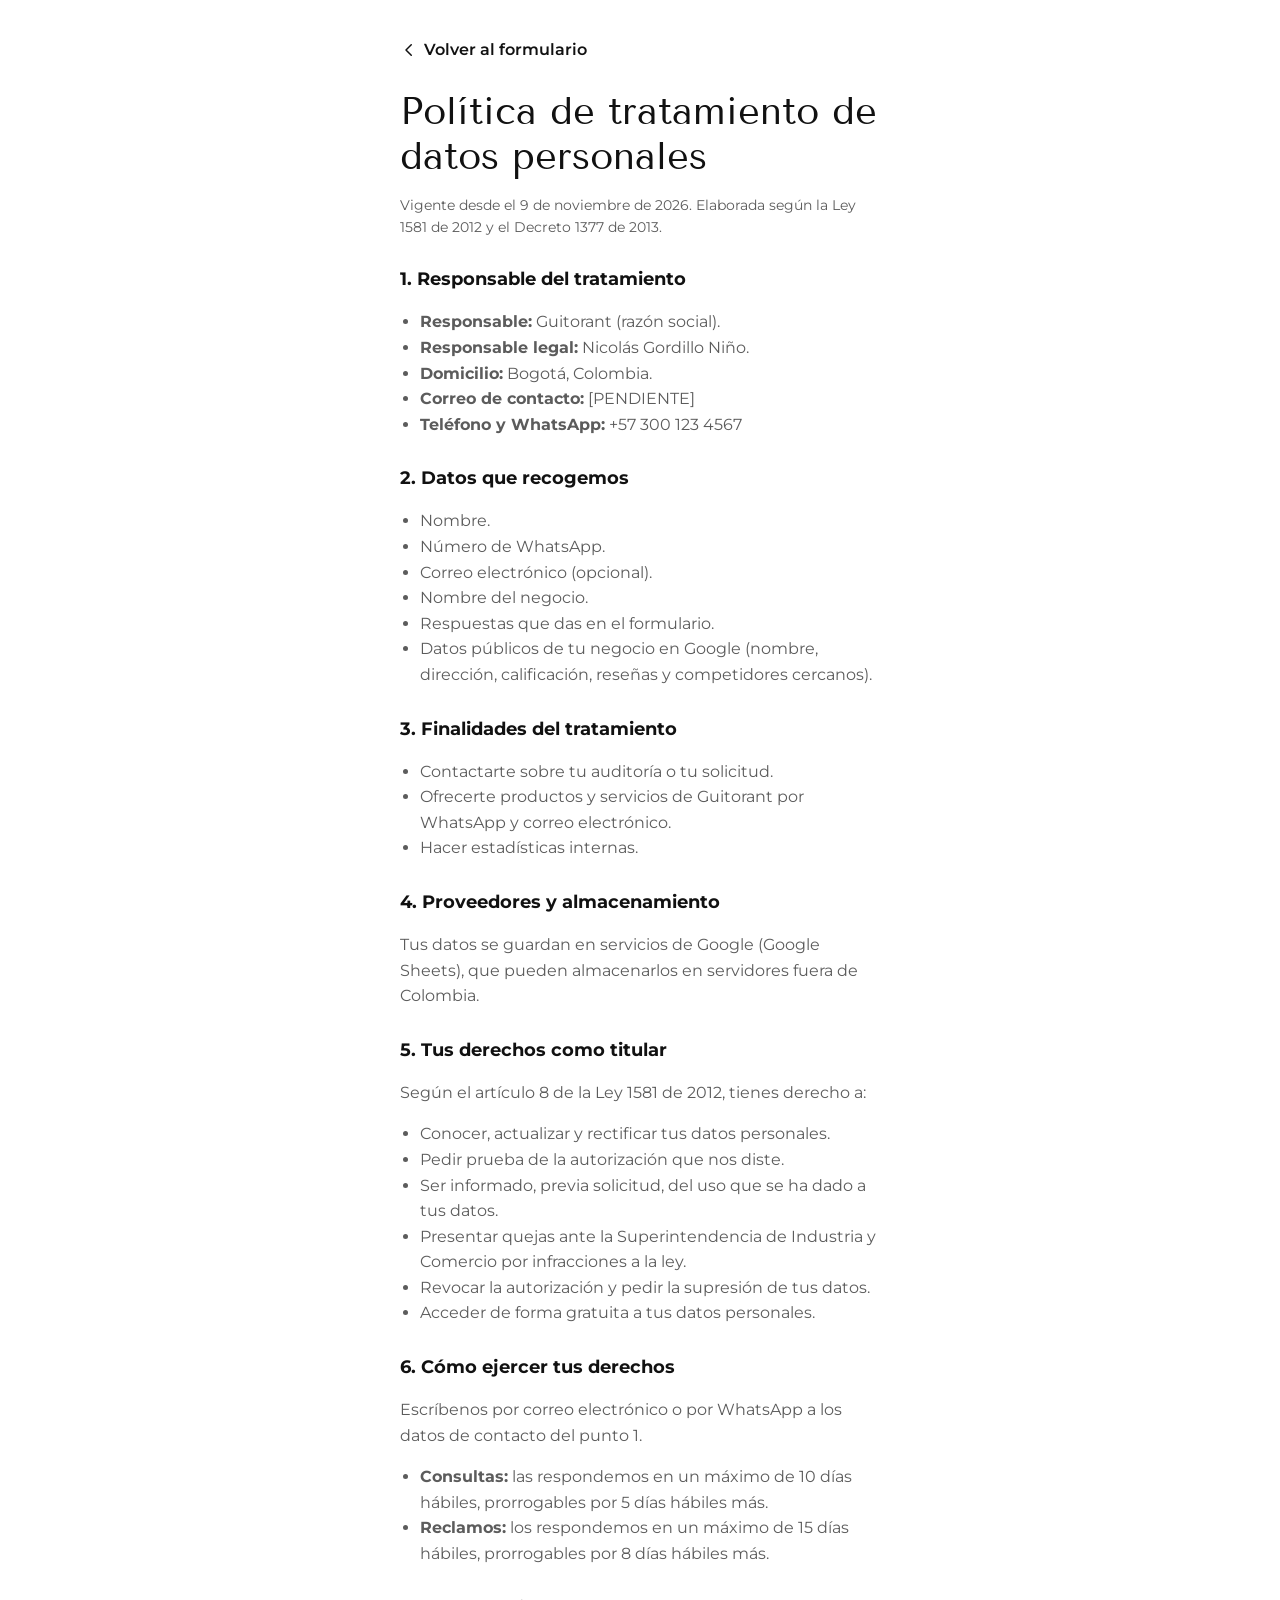
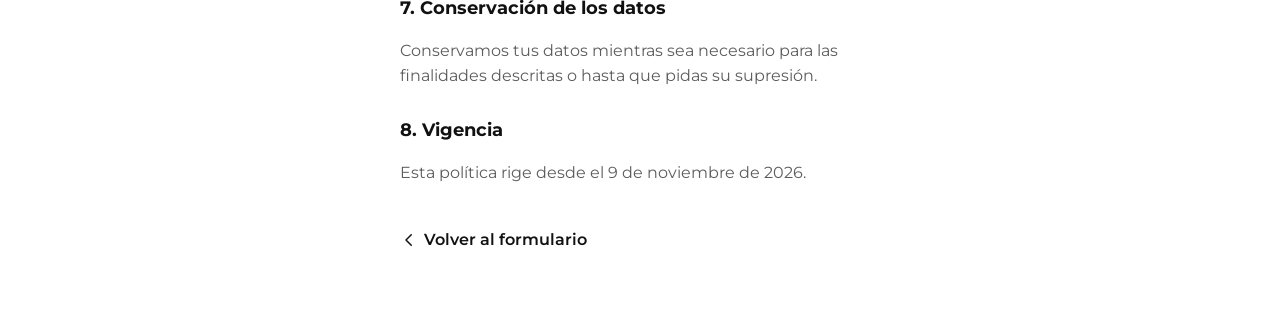
==== politica.html @ 8ba22cd5 "Cambios v2: diseño, textos y rutas - Diseño: contenido centrado, opciones simétricas con emoji, somb" ====
<!DOCTYPE html>
<html lang="es">
<head>
  <meta charset="utf-8">
  <meta name="viewport" content="width=device-width, initial-scale=1, viewport-fit=cover">
  <title>Política de tratamiento de datos | Guitorant</title>
  <meta name="description" content="Política de tratamiento de datos personales de Guitorant, según la Ley 1581 de 2012 y el Decreto 1377 de 2013.">
  <meta name="theme-color" content="#FFFFFF">
  <link rel="preconnect" href="https://fonts.googleapis.com">
  <link rel="preconnect" href="https://fonts.gstatic.com" crossorigin>
  <link href="https://fonts.googleapis.com/css2?family=Montserrat:wght@400;500;600;700&family=Tenor+Sans&display=swap" rel="stylesheet">
  <link rel="icon" href="data:image/svg+xml,%3Csvg xmlns='http://www.w3.org/2000/svg' viewBox='0 0 32 32'%3E%3Ccircle cx='16' cy='16' r='16' fill='%2315803D'/%3E%3Ctext x='16' y='23' font-size='20' text-anchor='middle' fill='white' font-family='Georgia,serif'%3EG%3C/text%3E%3C/svg%3E">
  <link rel="stylesheet" href="css/estilos.css">
</head>
<body>
  <main class="documento">
    <a class="volver" href="index.html">
      <svg viewBox="0 0 24 24" fill="none" stroke="currentColor" stroke-width="2" stroke-linecap="round" stroke-linejoin="round" aria-hidden="true"><path d="M15 5l-7 7 7 7"/></svg>
      Volver al formulario
    </a>

    <h1>Política de tratamiento de datos personales</h1>
    <p class="fecha">Vigente desde el 9 de noviembre de 2026. Elaborada según la Ley 1581 de 2012 y el Decreto 1377 de 2013.</p>

    <h2>1. Responsable del tratamiento</h2>
    <ul>
      <li><strong>Responsable:</strong> Guitorant (razón social).</li>
      <li><strong>Responsable legal:</strong> Nicolás Gordillo Niño.</li>
      <li><strong>Domicilio:</strong> Bogotá, Colombia.</li>
      <li><strong>Correo de contacto:</strong> <span data-dato="correo">[PENDIENTE]</span></li>
      <li><strong>Teléfono y WhatsApp:</strong> <span data-dato="telefono">+57 320 224 3791</span></li>
    </ul>

    <h2>2. Datos que recogemos</h2>
    <ul>
      <li>Nombre.</li>
      <li>Número de WhatsApp.</li>
      <li>Correo electrónico (opcional).</li>
      <li>Nombre del negocio.</li>
      <li>Respuestas que das en el formulario.</li>
      <li>Datos públicos de tu negocio en Google (nombre, dirección, calificación, reseñas y competidores cercanos).</li>
    </ul>

    <h2>3. Finalidades del tratamiento</h2>
    <ul>
      <li>Contactarte sobre tu auditoría o tu solicitud.</li>
      <li>Ofrecerte productos y servicios de Guitorant por WhatsApp y correo electrónico.</li>
      <li>Hacer estadísticas internas.</li>
    </ul>

    <h2>4. Proveedores y almacenamiento</h2>
    <p>Tus datos se guardan en servicios de Google (Google Sheets), que pueden almacenarlos en servidores fuera de Colombia.</p>

    <h2>5. Tus derechos como titular</h2>
    <p>Según el artículo 8 de la Ley 1581 de 2012, tienes derecho a:</p>
    <ul>
      <li>Conocer, actualizar y rectificar tus datos personales.</li>
      <li>Pedir prueba de la autorización que nos diste.</li>
      <li>Ser informado, previa solicitud, del uso que se ha dado a tus datos.</li>
      <li>Presentar quejas ante la Superintendencia de Industria y Comercio por infracciones a la ley.</li>
      <li>Revocar la autorización y pedir la supresión de tus datos.</li>
      <li>Acceder de forma gratuita a tus datos personales.</li>
    </ul>

    <h2>6. Cómo ejercer tus derechos</h2>
    <p>Escríbenos por correo electrónico o por WhatsApp a los datos de contacto del punto 1.</p>
    <ul>
      <li><strong>Consultas:</strong> las respondemos en un máximo de 10 días hábiles, prorrogables por 5 días hábiles más.</li>
      <li><strong>Reclamos:</strong> los respondemos en un máximo de 15 días hábiles, prorrogables por 8 días hábiles más.</li>
    </ul>

    <h2>7. Conservación de los datos</h2>
    <p>Conservamos tus datos mientras sea necesario para las finalidades descritas o hasta que pidas su supresión.</p>

    <h2>8. Vigencia</h2>
    <p>Esta política rige desde el 9 de noviembre de 2026.</p>

    <p style="margin-top:32px"><a class="volver" href="index.html">
      <svg viewBox="0 0 24 24" fill="none" stroke="currentColor" stroke-width="2" stroke-linecap="round" stroke-linejoin="round" aria-hidden="true"><path d="M15 5l-7 7 7 7"/></svg>
      Volver al formulario
    </a></p>
  </main>

  <!-- Los datos de contacto salen de js/config.js y js/datos.js para que no haya que editarlos en dos sitios -->
  <script src="js/config.js"></script>
  <script src="js/datos.js"></script>
  <script>
    (function () {
      try {
        var d = String(WHATSAPP_VENTAS).replace(/\D/g, "");
        if (/^57\d{10}$/.test(d)) {
          document.querySelector('[data-dato="telefono"]').textContent =
            "+57 " + d.slice(2, 5) + " " + d.slice(5, 8) + " " + d.slice(8);
        }
        document.querySelector('[data-dato="correo"]').textContent = CORREO_CONTACTO;
      } catch (e) { /* se queda el texto de respaldo */ }
    })();
  </script>
</body>
</html>
---- css/estilos.css ----
/* ============================================================
   ESTILOS — regla 60/30/10
   60% blanco · 30% negro · 10% verde (solo para avanzar, elegir o comprar)
   Cambia los colores aquí arriba y se actualiza toda la página.
   Sombras: suaves, solo en cajas y tarjetas.
   ============================================================ */
:root {
  /* 60% BLANCO */
  --blanco: #FFFFFF;
  --superficie: #F7F7F5;
  --borde: #E6E6E3;

  /* 30% NEGRO */
  --negro: #111111;
  --texto-2: #5C5C5C;

  /* 10% VERDE: solo acción y progreso */
  --verde: #15803D;
  --verde-oscuro: #116932;
  --verde-fondo: #ECFDF3;

  /* Funcionales (fuera de la regla) */
  --estrella: #FBBC04;
  --error: #B42318;
  --deshabilitado: #D4D4D4;
  --deshabilitado-texto: #8A8A8A;
  --placeholder: #767676;

  /* Sombras suaves */
  --sombra: 0 1px 2px rgba(17, 17, 17, 0.06), 0 4px 12px rgba(17, 17, 17, 0.06);
  --sombra-fuerte: 0 2px 4px rgba(17, 17, 17, 0.08), 0 8px 20px rgba(17, 17, 17, 0.10);

  --fuente-titulo: "Tenor Sans", Georgia, "Times New Roman", serif;
  --fuente-texto: "Montserrat", system-ui, -apple-system, "Segoe UI", Roboto, Arial, sans-serif;
  --fuente-emoji: "Apple Color Emoji", "Segoe UI Emoji", "Noto Color Emoji", sans-serif;
  --radio: 14px;
  --alto-boton: 52px;
  --ancho: 520px;
  --alto-cabecera: 56px;
  --alto-barra: 77px; /* alto del botón fijo: 12 + 52 + 12 + 1 de borde */
}

*, *::before, *::after { box-sizing: border-box; }
html { -webkit-text-size-adjust: 100%; }
body {
  margin: 0;
  background: var(--blanco);
  color: var(--negro);
  font-family: var(--fuente-texto);
  font-size: 16px;
  line-height: 1.5;
  -webkit-font-smoothing: antialiased;
}
button, input { font-family: inherit; font-size: 16px; color: inherit; }
button { cursor: pointer; }
[hidden] { display: none !important; }
:focus-visible { outline: 3px solid var(--negro); outline-offset: 2px; }

/* ---------- Cabecera fija: volver + progreso + porcentaje ---------- */
.cabecera {
  position: fixed; top: 0; left: 0; right: 0; z-index: 30;
  background: var(--blanco);
}
.cabecera__interior {
  max-width: var(--ancho); margin: 0 auto; height: var(--alto-cabecera);
  display: flex; align-items: center; gap: 6px; padding: 0 12px 0 8px;
}
.atras {
  width: 44px; height: 44px; flex: 0 0 auto; border: 0; background: transparent;
  display: flex; align-items: center; justify-content: center;
  border-radius: 50%; color: var(--negro);
}
.atras.oculto { visibility: hidden; }
.atras svg { width: 22px; height: 22px; }
.progreso {
  flex: 1; height: 6px; background: var(--borde); border-radius: 999px; overflow: hidden;
}
.progreso__relleno {
  height: 100%; width: 0; background: var(--verde); border-radius: 999px;
  transition: width 400ms ease;
}
.porcentaje {
  flex: 0 0 auto; min-width: 36px; text-align: right;
  font-size: 12px; font-weight: 600; color: var(--texto-2);
}
.hito {
  position: absolute; left: 50%; top: calc(100% - 4px);
  transform: translate(-50%, -6px); opacity: 0; pointer-events: none;
  background: var(--verde-fondo); color: var(--verde-oscuro); border: 1px solid var(--verde);
  border-radius: 999px; padding: 4px 14px; font-size: 13px; font-weight: 600; white-space: nowrap;
  transition: opacity 250ms ease, transform 250ms ease;
}
.hito.visible { opacity: 1; transform: translate(-50%, 0); }

/* ---------- Contenedor: contenido centrado entre cabecera y botón ---------- */
.app {
  max-width: var(--ancho); margin: 0 auto;
  min-height: 100vh; min-height: 100dvh;
  padding: calc(var(--alto-cabecera) + 16px) 20px 16px;
  display: flex; flex-direction: column;
}
body.con-cta .app { padding-bottom: calc(var(--alto-barra) + 16px + env(safe-area-inset-bottom, 0px)); }
.pantalla {
  width: 100%; margin: auto 0;
  animation: entrar 250ms ease both;
}
@keyframes entrar {
  from { opacity: 0; transform: translateY(8px); }
  to { opacity: 1; transform: none; }
}
@media (prefers-reduced-motion: reduce) {
  * { transition-duration: 0.01ms !important; transition-delay: 0s !important;
      animation-duration: 0.01ms !important; animation-delay: 0s !important; }
}

/* ---------- Tipografía ---------- */
h1, .titulo {
  font-family: var(--fuente-titulo);
  font-weight: 400;
  font-size: 29px;
  line-height: 1.2;
  margin: 0 0 14px;
  color: var(--negro);
  overflow-wrap: anywhere;
}
@media (min-width: 768px) {
  h1, .titulo { font-size: 38px; line-height: 1.18; }
}
.titulo--centro { text-align: center; }
.texto { color: var(--texto-2); margin: 0 0 20px; font-size: 16px; line-height: 1.55; overflow-wrap: anywhere; }
.texto--fuerte { color: var(--negro); font-weight: 600; }
.pequeno { font-size: 14px; color: var(--texto-2); }
.etiqueta {
  display: inline-block; font-size: 13px; font-weight: 600; letter-spacing: 0.08em;
  color: var(--texto-2); margin-bottom: 14px;
}
.pastilla {
  display: inline-flex; align-items: center; gap: 8px;
  background: var(--superficie); border: 1px solid var(--borde);
  border-radius: 999px; padding: 6px 14px; font-size: 14px; font-weight: 500;
  margin-bottom: 18px; color: var(--negro);
}

/* ---------- Personaje guía ---------- */
.guia {
  width: 120px; height: 120px; border-radius: 50%;
  background: var(--verde); color: var(--blanco);
  display: flex; align-items: center; justify-content: center;
  font-family: var(--fuente-titulo); font-size: 60px; line-height: 1;
  overflow: hidden; flex: 0 0 auto;
}
.guia img { width: 100%; height: 100%; object-fit: cover; display: block; }
.guia--chica { width: 44px; height: 44px; font-size: 22px; }
.bienvenida { text-align: center; }
.bienvenida .guia { margin: 0 auto 28px; }
.bienvenida .texto { margin-bottom: 14px; }
.bienvenida .pequeno { margin: 0; }

/* ---------- Botón principal fijo abajo ---------- */
.barra-cta {
  position: fixed; left: 0; right: 0; bottom: 0; z-index: 20;
  background: var(--blanco); border-top: 1px solid var(--borde);
  padding: 12px 20px calc(12px + env(safe-area-inset-bottom, 0px));
}
.barra-cta__interior { max-width: var(--ancho); margin: 0 auto; }
.boton {
  display: flex; align-items: center; justify-content: center; text-align: center;
  width: 100%; min-height: var(--alto-boton); padding: 12px 20px;
  border: 0; border-radius: var(--radio);
  background: var(--verde); color: var(--blanco);
  font-weight: 600; font-size: 16px; line-height: 1.3;
  text-decoration: none; transition: background 150ms ease;
}
.boton:hover, .boton:active { background: var(--verde-oscuro); }
.boton:disabled, .boton[aria-disabled="true"] {
  background: var(--deshabilitado); color: var(--deshabilitado-texto); cursor: not-allowed;
}
.boton__flecha { width: 20px; height: 20px; flex: 0 0 auto; margin-left: 8px; transition: transform 150ms ease; }
@media (hover: hover) {
  .boton:hover:not(:disabled) .boton__flecha { transform: translateX(3px); }
}
.enlace {
  background: none; border: 0; padding: 12px 0; color: var(--texto-2);
  text-decoration: underline; font-size: 15px; text-align: left;
  min-height: 44px;
}
.enlace:hover { color: var(--negro); }

/* ---------- Opciones de respuesta ---------- */
.opciones { display: grid; gap: 12px; margin-top: 24px; grid-auto-rows: 1fr; }
.opciones--cuadricula { grid-template-columns: 1fr 1fr; }
.opcion {
  position: relative; width: 100%;
  background: var(--blanco); border: 1.5px solid var(--negro); border-radius: 16px;
  box-shadow: var(--sombra);
  padding: 14px 16px; min-height: 64px;
  display: flex; align-items: center; gap: 14px; text-align: left;
  font-weight: 600; font-size: 16px; line-height: 1.3; color: var(--negro);
  transition: transform 150ms ease, box-shadow 150ms ease, opacity 250ms ease,
    background 150ms ease, border-color 150ms ease, color 150ms ease;
}
.opciones--cuadricula .opcion {
  min-height: 104px; flex-direction: column; justify-content: center; text-align: center; gap: 8px;
}
.opcion__emoji { font-family: var(--fuente-emoji); font-size: 26px; line-height: 1; flex: 0 0 auto; }
.opciones--cuadricula .opcion__emoji { font-size: 32px; }
.opcion__cuerpo { display: flex; flex-direction: column; gap: 2px; min-width: 0; overflow-wrap: anywhere; }
.opcion__nota { font-size: 13px; font-weight: 500; color: var(--texto-2); transition: color 150ms ease; }
@media (hover: hover) {
  .opcion:hover { transform: translateY(-2px); box-shadow: var(--sombra-fuerte); }
}
.opcion:active { transform: scale(0.97); }
.opcion[aria-pressed="true"] { border-color: var(--verde); background: var(--verde-fondo); color: var(--verde); }
.opcion[aria-pressed="true"] .opcion__nota { color: var(--verde); }
.opcion__check {
  position: absolute; top: 8px; right: 8px; width: 20px; height: 20px; border-radius: 50%;
  background: var(--verde); color: var(--blanco);
  display: flex; align-items: center; justify-content: center;
  opacity: 0; transform: scale(0.5); transition: opacity 150ms ease, transform 200ms ease;
}
.opcion__check svg { width: 13px; height: 13px; }
.opcion[aria-pressed="true"] .opcion__check { opacity: 1; transform: none; }
.opciones.hay-elegida .opcion[aria-pressed="false"] { opacity: 0.5; }
.opcion.pulso { animation: encoger 250ms ease; }
@keyframes encoger { 0% { transform: scale(1); } 40% { transform: scale(0.96); } 100% { transform: scale(1); } }
.opciones.bloqueadas .opcion { pointer-events: none; }

/* ---------- Reacción del personaje ---------- */
.reaccion-zona { margin-top: 20px; min-height: 96px; }
.reaccion {
  display: flex; align-items: flex-start; gap: 12px; cursor: pointer;
  animation: entrar 250ms ease both;
}
.reaccion__cuerpo { flex: 1; min-width: 0; }
.reaccion__burbuja {
  background: var(--superficie); border: 1px solid var(--borde); box-shadow: var(--sombra);
  border-radius: 4px 16px 16px 16px; padding: 12px 16px; font-size: 16px;
  color: var(--negro); line-height: 1.45; min-height: 46px;
  display: flex; align-items: center;
}
.reaccion__burbuja.con-texto { animation: aparecer 200ms ease both; }
@keyframes aparecer { from { opacity: 0; } to { opacity: 1; } }
.reaccion__tiempo { height: 3px; background: var(--borde); border-radius: 2px; margin-top: 8px; overflow: hidden; }
.reaccion__tiempo i { display: block; height: 100%; width: 0; background: var(--verde); transition: width linear; }
.reaccion__tiempo i.lleno { width: 100%; }
.escribiendo { display: inline-flex; gap: 5px; align-items: center; height: 20px; }
.escribiendo i {
  width: 7px; height: 7px; border-radius: 50%; background: var(--texto-2); display: block;
  animation: punto 300ms ease both;
}
.escribiendo i:nth-child(2) { animation-delay: 150ms; }
.escribiendo i:nth-child(3) { animation-delay: 300ms; }
@keyframes punto { 0% { opacity: 0.2; transform: translateY(0); } 50% { opacity: 1; transform: translateY(-3px); } 100% { opacity: 0.7; transform: none; } }

/* ---------- Campos ---------- */
.campo { margin-bottom: 18px; }
.campo label { display: block; font-weight: 600; font-size: 15px; margin-bottom: 6px; }
.entrada {
  width: 100%; min-height: 52px; padding: 12px 16px;
  border: 1.5px solid var(--negro); border-radius: var(--radio);
  background: var(--blanco); color: var(--negro);
}
.entrada::placeholder { color: var(--placeholder); }
.entrada:focus { outline: 3px solid var(--negro); outline-offset: 1px; }
.entrada[aria-invalid="true"] { border-color: var(--error); }
.error-campo { color: var(--error); font-size: 14px; margin: 6px 0 0; }
.entrada-moneda { position: relative; }
.entrada-moneda .entrada { padding-right: 64px; }
.entrada-moneda span {
  position: absolute; right: 16px; top: 50%; transform: translateY(-50%);
  font-weight: 600; color: var(--texto-2); font-size: 15px;
}

/* ---------- Búsqueda ---------- */
.buscador { position: relative; margin-top: 8px; }
.buscador__lupa { position: absolute; left: 16px; top: 15px; width: 22px; height: 22px; color: var(--negro); pointer-events: none; }
.buscador .entrada { padding-left: 48px; }
.sugerencias {
  list-style: none; margin: 8px 0 0; padding: 0;
  border: 1px solid var(--borde); border-radius: var(--radio); background: var(--blanco);
  overflow: hidden; box-shadow: var(--sombra);
}
.sugerencia { border-bottom: 1px solid var(--borde); }
.sugerencia:last-child { border-bottom: 0; }
.sugerencia button {
  display: block; width: 100%; text-align: left; background: var(--blanco);
  border: 0; padding: 12px 16px; min-height: 56px;
}
.sugerencia button:hover, .sugerencia[aria-selected="true"] button { background: var(--superficie); }
.sugerencia__nombre { display: block; font-weight: 600; font-size: 16px; color: var(--negro); overflow-wrap: anywhere; }
.sugerencia__direccion { display: block; font-size: 14px; color: var(--texto-2); overflow-wrap: anywhere; }
.sugerencias__vacio { padding: 14px 16px; color: var(--texto-2); font-size: 15px; }
.ayuda { color: var(--texto-2); font-size: 14px; margin: 12px 0 0; }

/* ---------- Tarjeta genérica ---------- */
.tarjeta {
  background: var(--superficie); border: 1px solid var(--borde);
  border-radius: var(--radio); padding: 16px; box-shadow: var(--sombra);
}
.tarjeta--blanca { background: var(--blanco); }

/* ---------- P2: dos fichas de ejemplo ---------- */
.ejemplo { margin: 4px 0 6px; }
.ejemplo__etiqueta {
  display: inline-block; font-size: 12px; font-weight: 700; letter-spacing: 0.06em; text-transform: uppercase;
  color: var(--texto-2); border: 1px solid var(--borde); border-radius: 999px; padding: 2px 10px; margin-bottom: 10px;
}
.fichas { display: grid; grid-template-columns: 1fr 1fr; gap: 12px; }
.ficha-mini {
  position: relative; background: var(--blanco); border: 1.5px solid var(--borde); border-radius: 16px;
  box-shadow: var(--sombra); padding: 16px 14px; text-align: center;
  animation: entrar 350ms ease both;
  transition: border-color 250ms ease, box-shadow 250ms ease;
}
.ficha-mini:nth-child(2) { animation-delay: 120ms; }
.ficha-mini__nombre { font-weight: 700; font-size: 15px; margin: 0 0 6px; }
.ficha-mini__nota { display: flex; align-items: center; justify-content: center; gap: 6px; font-weight: 700; font-size: 18px; margin: 0; }
.ficha-mini__nota .est { margin-left: 0; }
.ficha-mini__resenas { font-size: 14px; color: var(--texto-2); margin: 4px 0 0; }
.ficha-mini--elegida { border-color: var(--verde); box-shadow: var(--sombra-fuerte); }
.ficha-mini__check {
  position: absolute; top: 8px; right: 8px; width: 22px; height: 22px; border-radius: 50%;
  background: var(--verde); color: var(--blanco); display: flex; align-items: center; justify-content: center;
  opacity: 0; transform: scale(0.5); transition: opacity 200ms ease, transform 250ms ease;
}
.ficha-mini__check svg { width: 14px; height: 14px; }
.ficha-mini--elegida .ficha-mini__check { opacity: 1; transform: none; }
.pregunta-ejemplo { text-align: center; font-weight: 600; font-size: 17px; margin: 16px 0 0; }

/* ---------- Negocio (¿Eres tú?) ---------- */
.negocio {
  display: flex; gap: 14px; align-items: center;
  background: var(--blanco); border: 1.5px solid var(--negro); border-radius: 16px; padding: 14px;
  box-shadow: var(--sombra);
}
.negocio__foto {
  width: 72px; height: 72px; flex: 0 0 auto; border-radius: 12px; overflow: hidden;
  background: var(--superficie); border: 1px solid var(--borde);
  display: flex; align-items: center; justify-content: center;
  font-family: var(--fuente-titulo); font-size: 30px; color: var(--negro);
}
.negocio__foto img { width: 100%; height: 100%; object-fit: cover; display: block; }
.negocio__datos { min-width: 0; }
.negocio__nombre { font-weight: 700; font-size: 18px; line-height: 1.25; margin: 0 0 2px; overflow-wrap: anywhere; }
.negocio__direccion { color: var(--texto-2); font-size: 14px; margin: 0 0 4px; overflow-wrap: anywhere; }

/* ---------- Estrellas (se llenan una por una) ---------- */
.est { display: inline-flex; line-height: 0; vertical-align: middle; }
.est__e { position: relative; display: inline-block; width: 16px; height: 16px; }
.est--grande .est__e { width: 20px; height: 20px; }
.est__e > svg { width: 100%; height: 100%; display: block; }
.est__sobre {
  position: absolute; left: 0; top: 0; height: 100%; width: 0; overflow: hidden;
  transition: width 260ms ease calc(var(--i, 0) * 110ms);
}
.est__sobre svg { width: 16px; height: 16px; display: block; max-width: none; }
.est--grande .est__sobre svg { width: 20px; height: 20px; }
.est--on .est__sobre { width: var(--w, 0%); }
.calif { display: inline-flex; align-items: center; gap: 6px; flex-wrap: wrap; font-size: 14px; color: var(--texto-2); }
.calif strong { color: var(--negro); font-size: 15px; }

/* ---------- Ficha tipo Google Maps (Tu perfil) ---------- */
.ficha { background: var(--blanco); border: 1px solid var(--borde); border-radius: 20px; overflow: hidden; box-shadow: var(--sombra); }
.ficha__foto {
  height: 200px; background: var(--superficie); position: relative;
  display: flex; align-items: center; justify-content: center;
  font-family: var(--fuente-titulo); font-size: 64px; color: var(--negro);
}
.ficha__foto img { width: 100%; height: 100%; object-fit: cover; display: block; }
.ficha__buscador {
  position: absolute; top: 12px; left: 12px; right: 12px; background: var(--blanco);
  border-radius: 999px; padding: 8px 16px; font-family: var(--fuente-texto); font-size: 14px;
  color: var(--negro); white-space: nowrap; overflow: hidden; text-overflow: ellipsis;
  border: 1px solid var(--borde);
}
.ficha__cuerpo { padding: 16px 18px 18px; }
.ficha__nombre { font-family: var(--fuente-texto); font-size: 22px; font-weight: 500; margin: 0 0 6px; line-height: 1.25; overflow-wrap: anywhere; }
.ficha__linea { color: var(--texto-2); font-size: 14px; margin: 6px 0 0; }

/* ---------- Reseñas ---------- */
.resenas { display: grid; gap: 12px; margin-top: 8px; }
.subtitulo { font-weight: 700; font-size: 17px; margin: 22px 0 8px; }
.resena { background: var(--blanco); border: 1px solid var(--borde); border-radius: var(--radio); padding: 14px 16px; box-shadow: var(--sombra); }
.resena__meta { font-size: 14px; color: var(--texto-2); margin: 6px 0; }
.resena__texto {
  margin: 0; color: var(--texto-2); font-size: 15px; line-height: 1.5;
  display: -webkit-box; -webkit-line-clamp: 4; line-clamp: 4; -webkit-box-orient: vertical; overflow: hidden;
  overflow-wrap: anywhere;
}
.etiqueta-negativa {
  display: inline-block; color: var(--error); border: 1px solid var(--error); border-radius: 999px;
  font-size: 12px; font-weight: 700; padding: 2px 10px; margin-bottom: 10px;
}
.comparacion { margin-top: 20px; font-weight: 600; font-size: 17px; }
.cifras { display: grid; grid-template-columns: 1fr 1fr; gap: 12px; margin: 6px 0 4px; }
.cifra {
  background: var(--blanco); border: 1.5px solid var(--borde); border-radius: 16px; box-shadow: var(--sombra);
  padding: 16px 12px; text-align: center;
}
.cifra--yo { border-color: var(--negro); }
.cifra__numero { font-family: var(--fuente-titulo); font-size: 34px; line-height: 1.1; margin: 0; }
.cifra__nombre { font-size: 14px; color: var(--texto-2); margin: 6px 0 0; }
.fecha-ultima { text-align: center; }
.fecha-ultima__etiqueta { font-size: 13px; font-weight: 600; letter-spacing: 0.06em; text-transform: uppercase; color: var(--texto-2); margin: 0 0 4px; }
.fecha-ultima__valor { font-family: var(--fuente-titulo); font-size: 26px; margin: 0; }

/* ---------- Análisis ---------- */
.lista-pasos { list-style: none; padding: 0; margin: 28px 0 0; display: grid; gap: 18px; }
.lista-pasos li { display: flex; align-items: center; gap: 14px; font-size: 17px; color: var(--texto-2); transition: color 200ms ease; }
.lista-pasos li.listo { color: var(--negro); font-weight: 600; }
.lista-pasos .marca {
  width: 28px; height: 28px; flex: 0 0 auto; border-radius: 50%;
  border: 1.5px solid var(--borde); display: flex; align-items: center; justify-content: center;
}
.lista-pasos li.listo .marca { background: var(--verde); border-color: var(--verde); color: var(--blanco); }
.lista-pasos .marca svg { width: 16px; height: 16px; opacity: 0; }
.lista-pasos li.listo .marca svg { opacity: 1; }

/* ---------- Ranking ---------- */
.buscador-falso {
  display: flex; align-items: center; gap: 10px; padding: 14px 16px; font-weight: 600;
  border-bottom: 1px solid var(--borde); font-size: 16px; overflow-wrap: anywhere;
}
.buscador-falso svg { width: 20px; height: 20px; flex: 0 0 auto; }
.ranking { background: var(--blanco); border: 1px solid var(--borde); border-radius: 18px; overflow: hidden; box-shadow: var(--sombra); }
.fila {
  display: flex; gap: 12px; padding: 14px 16px; border-bottom: 1px solid var(--borde); align-items: flex-start;
  animation: entrar 300ms ease both; animation-delay: calc(var(--n, 0) * 80ms);
}
.fila:last-child { border-bottom: 0; }
.fila__puesto {
  min-width: 32px; height: 32px; padding: 0 6px; flex: 0 0 auto; border-radius: 999px; background: var(--superficie);
  border: 1px solid var(--borde);
  display: flex; align-items: center; justify-content: center; font-weight: 700; font-size: 14px;
}
.fila__datos { min-width: 0; }
.fila__nombre { font-weight: 600; font-size: 16px; margin: 0; overflow-wrap: anywhere; }
.fila__ritmo { font-size: 13px; color: var(--texto-2); margin: 2px 0 0; }
.fila--yo { background: var(--verde-fondo); border: 1.5px solid var(--verde); border-radius: 12px; margin: 6px;
  animation: entrar 300ms ease both, pulso 600ms ease both;
  animation-delay: calc(var(--n, 0) * 80ms), calc(var(--n, 0) * 80ms + 450ms);
}
@keyframes pulso { 0% { transform: scale(1); } 40% { transform: scale(1.03); } 100% { transform: scale(1); } }
.fila--yo:last-child { border-bottom: 1.5px solid var(--verde); }
.fila--yo .fila__puesto { background: var(--verde); border-color: var(--verde); color: var(--blanco); }
.tag-tu {
  display: inline-block; margin-left: 8px; font-size: 12px; font-weight: 700; letter-spacing: 0.06em;
  color: var(--verde); vertical-align: middle;
}
.resumen-puesto { font-weight: 700; font-size: 18px; margin: 20px 0 8px; }

/* ---------- Barras (Por qué ellos) ---------- */
.barra-bloque { margin: 26px 0; }
.barra-bloque__cabecera { font-size: 15px; color: var(--texto-2); margin-bottom: 8px; display: flex; justify-content: space-between; gap: 10px; }
.barra-pista { height: 22px; background: var(--superficie); border: 1px solid var(--borde); border-radius: 999px; overflow: hidden; }
.barra-relleno { height: 100%; width: 0; border-radius: 999px; transition: width 900ms cubic-bezier(.2,.7,.2,1); }
.barra-relleno--rival { background: var(--negro); }
.barra-relleno--yo { background: var(--texto-2); }

/* ---------- Gráfica (Ritmo con la tarjeta) ---------- */
.grafica { width: 100%; height: auto; display: block; margin: 8px 0; }
.etiqueta-estimacion {
  display: inline-block; font-size: 12px; font-weight: 700; letter-spacing: 0.06em; text-transform: uppercase;
  border: 1px solid var(--negro); border-radius: 999px; padding: 3px 10px; margin-bottom: 14px; color: var(--negro);
}
.leyenda { display: flex; flex-wrap: wrap; gap: 8px 18px; font-size: 14px; color: var(--texto-2); margin: 10px 0 16px; }
.leyenda span { display: inline-flex; align-items: center; gap: 8px; }
.leyenda i { display: inline-block; width: 26px; height: 0; border-top: 3px solid; }
.resumen-90 { font-weight: 700; font-size: 17px; margin: 8px 0; }
.mejora { font-weight: 600; color: var(--negro); margin: 6px 0 0; }
.g-actual { stroke: var(--placeholder); stroke-width: 3; }
.g-rival { stroke: var(--negro); stroke-width: 2.5; }
.g-tarjeta { stroke: var(--verde); stroke-width: 5; stroke-dasharray: var(--largo); stroke-dashoffset: var(--largo); animation: dibujar 1100ms 150ms ease forwards; }
@keyframes dibujar { to { stroke-dashoffset: 0; } }
@media (prefers-reduced-motion: reduce) { .g-tarjeta { stroke-dashoffset: 0; animation: none; } }

/* ---------- Tarjeta Toque Pro (foto) ---------- */
.tarjeta-foto { display: flex; justify-content: center; margin: 4px 0 20px; }
.foto-tarjeta {
  display: block; height: min(46vh, 430px); width: auto; max-width: 100%;
  border-radius: 20px; background: var(--negro); box-shadow: var(--sombra-fuerte);
  animation: acercar 500ms ease both;
}
@keyframes acercar { from { opacity: 0; transform: scale(0.96); } to { opacity: 1; transform: none; } }

/* ---------- Tarjeta genérica dibujada (Móvil y Dúo, sin nombre del negocio) ---------- */
.nfc {
  position: relative; background: var(--negro); color: var(--blanco);
  border-radius: 12px; aspect-ratio: 1.586; height: 92px; padding: 9px;
  display: flex; flex-direction: column; justify-content: space-between; overflow: hidden;
  border: 1px solid #333;
}
.nfc__titulo { font-family: var(--fuente-titulo); font-size: 13px; line-height: 1.15; }
.nfc__pie { display: flex; align-items: center; gap: 6px; font-size: 10px; font-weight: 500; }
.nfc__ondas { width: 22px; height: 22px; color: var(--blanco); flex: 0 0 auto; }

/* ---------- Pasos (Cómo funciona) ---------- */
.pasos { list-style: none; padding: 0; margin: 24px 0 0; display: grid; gap: 14px; }
.paso { display: flex; gap: 16px; align-items: flex-start; background: var(--superficie); border: 1px solid var(--borde); border-radius: var(--radio); padding: 16px; box-shadow: var(--sombra); }
.paso__num {
  width: 36px; height: 36px; flex: 0 0 auto; border-radius: 50%; background: var(--negro); color: var(--blanco);
  display: flex; align-items: center; justify-content: center; font-family: var(--fuente-titulo); font-size: 18px;
}
.paso p { margin: 4px 0 0; font-size: 16px; }

/* ---------- Contacto ---------- */
.casilla { display: flex; gap: 12px; align-items: flex-start; margin: 4px 0 14px; }
.casilla input { width: 24px; height: 24px; margin: 2px 0 0; flex: 0 0 auto; accent-color: var(--negro); }
.casilla label { font-size: 14px; line-height: 1.5; color: var(--texto-2); }
.casilla a { color: var(--negro); }

/* ---------- Precios y plan ---------- */
.franja {
  background: var(--verde); color: var(--blanco); font-weight: 600; text-align: center;
  border-radius: var(--radio); padding: 12px 16px; margin: 4px 0 14px;
}
.productos { display: grid; gap: 18px; margin: 22px 0 8px; grid-auto-rows: 1fr; }
.producto {
  position: relative; background: var(--blanco); border: 1.5px solid var(--negro); border-radius: 16px;
  box-shadow: var(--sombra);
  padding: 16px; text-align: left; width: 100%; display: flex; flex-direction: column; gap: 12px;
  transition: transform 150ms ease, box-shadow 150ms ease, border-color 150ms ease, background 150ms ease;
}
@media (hover: hover) {
  .producto:hover { transform: translateY(-2px); box-shadow: var(--sombra-fuerte); }
}
.producto:active { transform: scale(0.98); }
.producto[aria-pressed="true"] { border-color: var(--verde); background: var(--verde-fondo); }
.producto__etiqueta {
  position: absolute; top: -11px; right: 14px;
  background: var(--verde); color: var(--blanco); font-size: 12px; font-weight: 700;
  letter-spacing: 0.04em; border-radius: 999px; padding: 4px 10px;
}
.producto__fila { display: flex; gap: 12px; align-items: flex-start; flex: 1; }
.producto__radio {
  width: 22px; height: 22px; flex: 0 0 auto; border-radius: 50%; border: 2px solid var(--negro); margin-top: 2px;
  display: flex; align-items: center; justify-content: center; background: var(--blanco);
}
.producto[aria-pressed="true"] .producto__radio { border-color: var(--verde); }
.producto[aria-pressed="true"] .producto__radio::after { content: ""; width: 10px; height: 10px; border-radius: 50%; background: var(--verde); }
.producto__info { flex: 1; min-width: 0; }
.producto__nombre { font-weight: 700; font-size: 17px; margin: 0; }
.producto__precio { margin: 2px 0 4px; font-size: 20px; font-weight: 700; }
.producto__precio s { font-size: 15px; font-weight: 500; color: var(--texto-2); margin-left: 8px; }
.producto__desc { color: var(--texto-2); font-size: 14px; margin: 0 0 6px; }
.producto__linea { font-size: 14px; margin: 2px 0 0; color: var(--negro); }
.producto__linea--suave { color: var(--texto-2); }
.producto__imagen {
  height: 130px; background: var(--negro); border-radius: 12px; overflow: hidden;
  display: flex; align-items: center; justify-content: center; gap: 12px;
}
.producto__imagen .foto-producto { height: 100%; width: auto; max-width: 100%; display: block; }
.producto--compacto { gap: 0; }
.producto--compacto .producto__fila { align-items: center; }
.incluido { margin-top: 22px; }
.incluido h2 { font-size: 17px; font-weight: 700; margin: 0 0 10px; }
.incluido ul { list-style: none; padding: 0; margin: 0; display: grid; gap: 10px; }
.incluido li { display: flex; gap: 10px; align-items: flex-start; font-size: 15px; }
.incluido li svg { width: 20px; height: 20px; flex: 0 0 auto; color: var(--verde); margin-top: 2px; }
.incluido s { color: var(--texto-2); margin-left: 6px; font-size: 14px; }
.plan-servicio { margin-bottom: 8px; }
.plan-servicio__etiqueta { font-size: 13px; font-weight: 600; letter-spacing: 0.06em; text-transform: uppercase; color: var(--texto-2); margin: 0 0 4px; }
.plan-servicio__nombre { font-family: var(--fuente-titulo); font-size: 26px; margin: 0 0 6px; line-height: 1.2; }
.plan-servicio__precio { font-weight: 600; margin: 0; }
.plan-agregar { font-weight: 700; font-size: 17px; margin: 22px 0 0; }

/* ---------- Listo ---------- */
.pantalla--listo { text-align: center; }
.check-grande { width: 96px; height: 96px; display: block; margin: 0 auto 20px; }
.check-grande circle { fill: var(--verde-fondo); stroke: var(--verde); stroke-width: 3; stroke-linecap: round; stroke-dasharray: 1; stroke-dashoffset: 1; animation: trazo 450ms ease forwards; }
.check-grande path { fill: none; stroke: var(--verde); stroke-width: 4.5; stroke-linecap: round; stroke-linejoin: round; stroke-dasharray: 1; stroke-dashoffset: 1; animation: trazo 350ms ease 400ms forwards; }
@keyframes trazo { to { stroke-dashoffset: 0; } }
.resumen { background: var(--superficie); border: 1px solid var(--borde); border-radius: var(--radio); padding: 16px; margin: 20px 0; text-align: left; box-shadow: var(--sombra); }
.resumen dl { margin: 0; display: grid; gap: 10px; }
.resumen dt { font-size: 13px; color: var(--texto-2); }
.resumen dd { margin: 0; font-weight: 600; overflow-wrap: anywhere; }

/* ---------- Carga ---------- */
.cargando { display: flex; align-items: center; gap: 12px; color: var(--texto-2); padding: 14px 4px; }
.giro { width: 20px; height: 20px; border: 3px solid var(--borde); border-top-color: var(--negro); border-radius: 50%; animation: gira 800ms linear infinite; }
@keyframes gira { to { transform: rotate(360deg); } }

/* ---------- Política de datos (politica.html) ---------- */
.documento { max-width: var(--ancho); margin: 0 auto; padding: 28px 20px 56px; }
.documento h1 { margin-top: 18px; }
.documento h2 { font-family: var(--fuente-texto); font-size: 18px; font-weight: 700; margin: 28px 0 8px; }
.documento p, .documento li { color: var(--texto-2); font-size: 16px; line-height: 1.6; }
.documento ul { padding-left: 20px; }
.documento a { color: var(--negro); }
.documento .volver { display: inline-flex; align-items: center; gap: 6px; font-weight: 600; text-decoration: none; padding: 10px 0; }
.documento .volver svg { width: 18px; height: 18px; }
.documento .volver:hover { text-decoration: underline; }
.documento .fecha { font-size: 14px; }
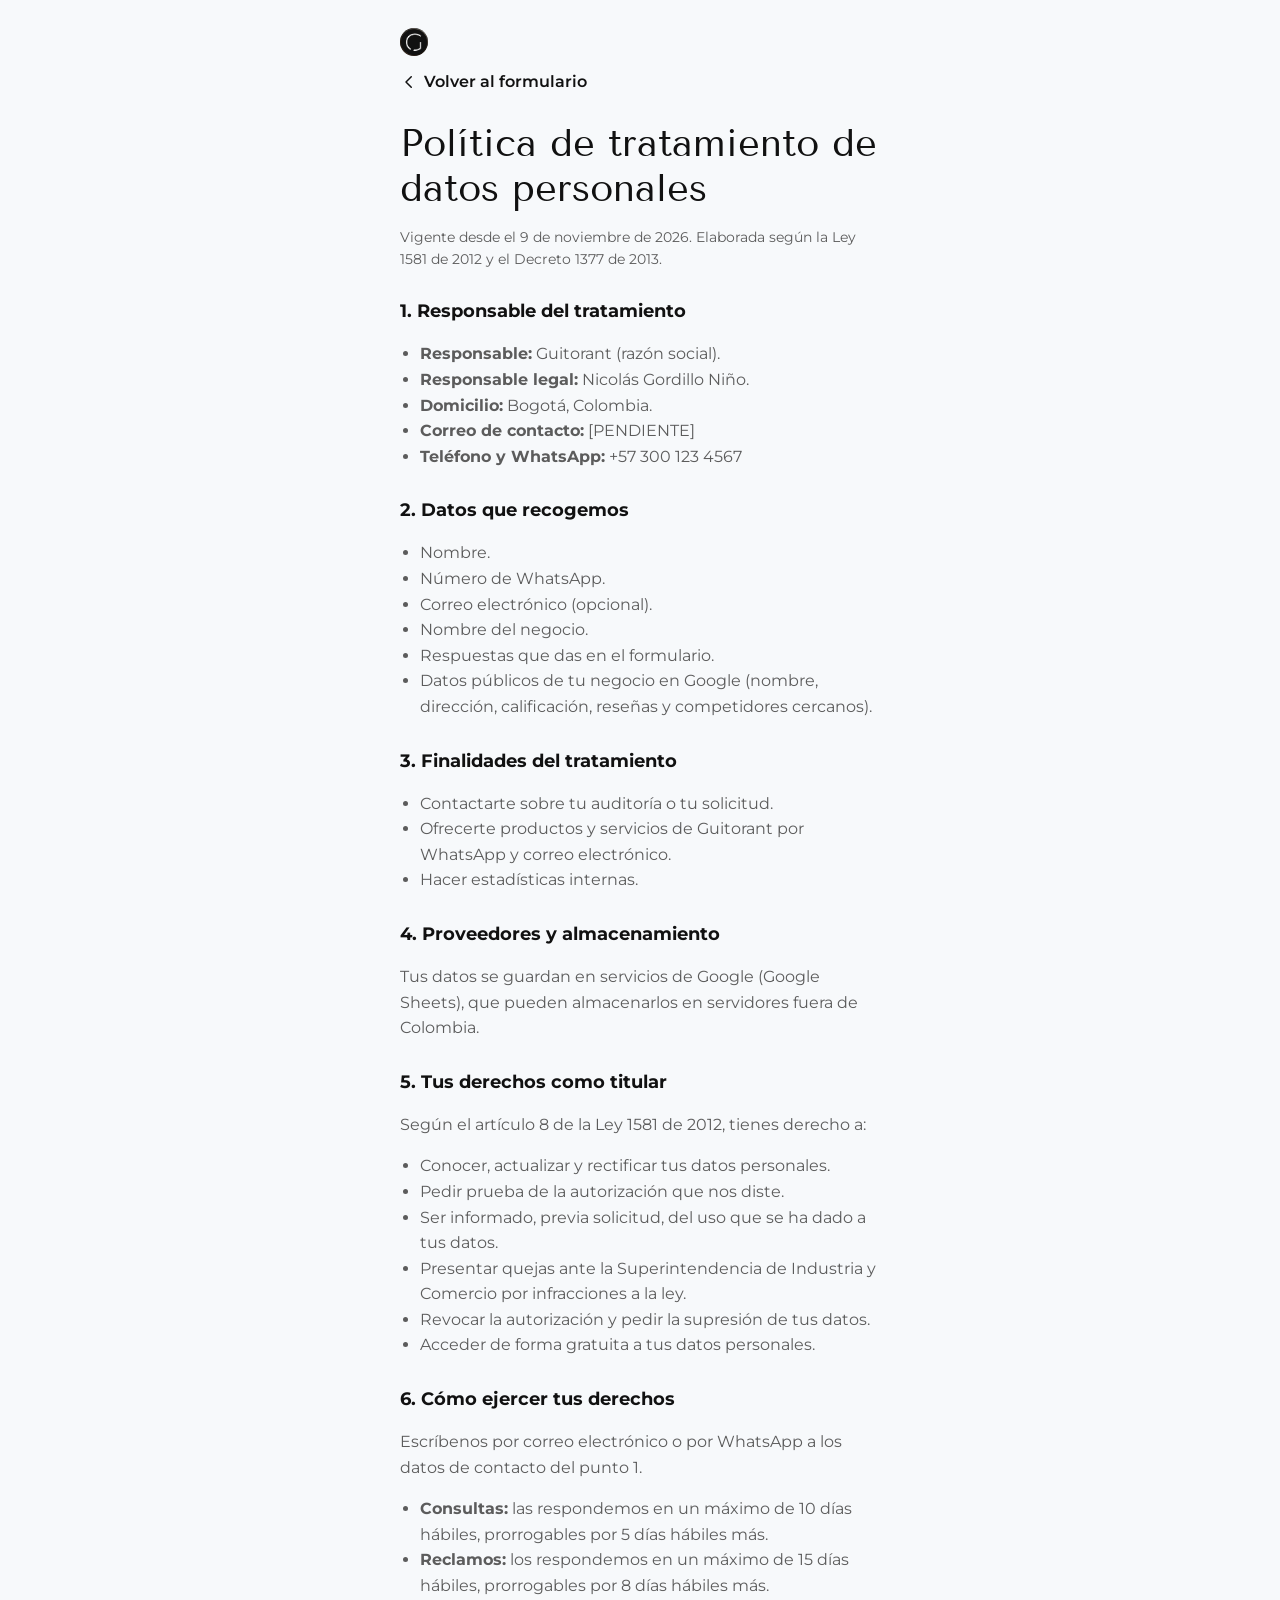
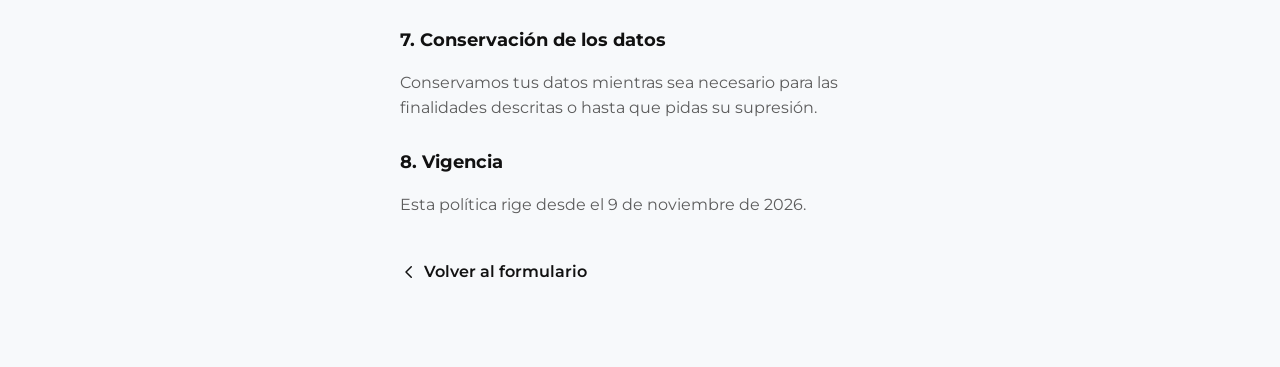
==== commit e7fd644e: "Cambios v3: pantallas, estilo y Navidad Co-Authored-By: Claude Sonnet 5.5 <noreply@anthropic.com>" ====
--- a/politica.html
+++ b/politica.html
@@ -5,7 +5,7 @@
   <meta name="viewport" content="width=device-width, initial-scale=1, viewport-fit=cover">
   <title>Política de tratamiento de datos | Guitorant</title>
   <meta name="description" content="Política de tratamiento de datos personales de Guitorant, según la Ley 1581 de 2012 y el Decreto 1377 de 2013.">
-  <meta name="theme-color" content="#FFFFFF">
+  <meta name="theme-color" content="#F7F9FB">
   <link rel="preconnect" href="https://fonts.googleapis.com">
   <link rel="preconnect" href="https://fonts.gstatic.com" crossorigin>
   <link href="https://fonts.googleapis.com/css2?family=Montserrat:wght@400;500;600;700&family=Tenor+Sans&display=swap" rel="stylesheet">
@@ -14,6 +14,7 @@
 </head>
 <body>
   <main class="documento">
+    <span class="logo logo--politica"><img src="assets/marca/logo-guitorant.webp" width="28" height="28" alt="Guitorant"></span>
     <a class="volver" href="index.html">
       <svg viewBox="0 0 24 24" fill="none" stroke="currentColor" stroke-width="2" stroke-linecap="round" stroke-linejoin="round" aria-hidden="true"><path d="M15 5l-7 7 7 7"/></svg>
       Volver al formulario
--- a/css/estilos.css
+++ b/css/estilos.css
@@ -1,14 +1,16 @@
 /* ============================================================
-   ESTILOS — regla 60/30/10
-   60% blanco · 30% negro · 10% verde (solo para avanzar, elegir o comprar)
+   ESTILOS — minimalismo moderno, suave y con ambiente de Navidad
+   Regla 60/30/10: blanco 60% · negro 30% · verde 10% (solo para avanzar, elegir o comprar).
+   Excepción de Navidad: el rojo #C62828 solo decora (barra, gorro, etiquetas). Nunca va en botones.
    Cambia los colores aquí arriba y se actualiza toda la página.
-   Sombras: suaves, solo en cajas y tarjetas.
    ============================================================ */
 :root {
   /* 60% BLANCO */
+  --fondo: #F7F9FB;
   --blanco: #FFFFFF;
-  --superficie: #F7F7F5;
-  --borde: #E6E6E3;
+  --superficie: #EEF2F6;
+  --borde: rgba(17, 17, 17, 0.10);
+  --borde-tarjeta: rgba(17, 17, 17, 0.08);
 
   /* 30% NEGRO */
   --negro: #111111;
@@ -18,33 +20,42 @@
   --verde: #15803D;
   --verde-oscuro: #116932;
   --verde-fondo: #ECFDF3;
-
-  /* Funcionales (fuera de la regla) */
+  --verde-anillo: rgba(21, 128, 61, 0.18);
+
+  /* Navidad (solo decoración) */
+  --rojo-navidad: #C62828;
+  --rojo-navidad-fondo: #FDF1F1;
+
+  /* Funcionales */
   --estrella: #FBBC04;
   --error: #B42318;
-  --deshabilitado: #D4D4D4;
-  --deshabilitado-texto: #8A8A8A;
+  --error-fondo: #FEF3F2;
+  --deshabilitado: #D9DEE4;
+  --deshabilitado-texto: #8A94A0;
   --placeholder: #767676;
 
   /* Sombras suaves */
-  --sombra: 0 1px 2px rgba(17, 17, 17, 0.06), 0 4px 12px rgba(17, 17, 17, 0.06);
-  --sombra-fuerte: 0 2px 4px rgba(17, 17, 17, 0.08), 0 8px 20px rgba(17, 17, 17, 0.10);
+  --sombra: 0 8px 24px rgba(17, 17, 17, 0.06);
+  --sombra-fuerte: 0 12px 28px rgba(17, 17, 17, 0.10);
+  --sombra-boton: 0 6px 16px rgba(21, 128, 61, 0.25);
 
   --fuente-titulo: "Tenor Sans", Georgia, "Times New Roman", serif;
   --fuente-texto: "Montserrat", system-ui, -apple-system, "Segoe UI", Roboto, Arial, sans-serif;
   --fuente-emoji: "Apple Color Emoji", "Segoe UI Emoji", "Noto Color Emoji", sans-serif;
-  --radio: 14px;
+  --radio: 20px;
+  --radio-chico: 14px;
   --alto-boton: 52px;
   --ancho: 520px;
-  --alto-cabecera: 56px;
-  --alto-barra: 77px; /* alto del botón fijo: 12 + 52 + 12 + 1 de borde */
+  --ancho-ancho: 920px;
+  --alto-cabecera: 64px;   /* 8 de aire + 56 de barra */
+  --alto-barra: 77px;      /* alto del botón fijo: 12 + 52 + 12 + 1 de borde */
 }
 
 *, *::before, *::after { box-sizing: border-box; }
 html { -webkit-text-size-adjust: 100%; }
 body {
   margin: 0;
-  background: var(--blanco);
+  background: var(--fondo);
   color: var(--negro);
   font-family: var(--fuente-texto);
   font-size: 16px;
@@ -56,37 +67,58 @@
 [hidden] { display: none !important; }
 :focus-visible { outline: 3px solid var(--negro); outline-offset: 2px; }
 
-/* ---------- Cabecera fija: volver + progreso + porcentaje ---------- */
+/* ---------- Nieve (canvas, siempre detrás del contenido) ---------- */
+#nieve { position: fixed; inset: 0; width: 100%; height: 100%; pointer-events: none; z-index: 0; }
+
+/* ---------- Cabecera fija: logo + volver + progreso + porcentaje ---------- */
 .cabecera {
   position: fixed; top: 0; left: 0; right: 0; z-index: 30;
-  background: var(--blanco);
+  padding: 8px 8px 0; pointer-events: none;
 }
 .cabecera__interior {
-  max-width: var(--ancho); margin: 0 auto; height: var(--alto-cabecera);
-  display: flex; align-items: center; gap: 6px; padding: 0 12px 0 8px;
-}
+  pointer-events: auto;
+  max-width: var(--ancho); margin: 0 auto; height: 56px;
+  display: flex; align-items: center; gap: 6px; padding: 0 14px 0 12px;
+  background: var(--blanco); border: 1px solid var(--borde-tarjeta);
+  border-radius: 20px; box-shadow: var(--sombra);
+}
+.logo {
+  width: 28px; height: 28px; flex: 0 0 auto; border-radius: 50%; overflow: hidden;
+  background: #111111; display: inline-block; line-height: 0;
+}
+.logo img { width: 100%; height: 100%; object-fit: contain; display: block; }
+.logo--politica { display: block; margin-bottom: 4px; }
 .atras {
-  width: 44px; height: 44px; flex: 0 0 auto; border: 0; background: transparent;
+  width: 40px; height: 40px; flex: 0 0 auto; border: 0; background: transparent;
   display: flex; align-items: center; justify-content: center;
   border-radius: 50%; color: var(--negro);
 }
 .atras.oculto { visibility: hidden; }
 .atras svg { width: 22px; height: 22px; }
 .progreso {
-  flex: 1; height: 6px; background: var(--borde); border-radius: 999px; overflow: hidden;
+  flex: 1; height: 8px; background: var(--superficie); border-radius: 999px; overflow: hidden;
+  border: 1px solid var(--borde);
 }
 .progreso__relleno {
   height: 100%; width: 0; background: var(--verde); border-radius: 999px;
   transition: width 400ms ease;
 }
+/* Barra de bastón de caramelo (solo con TEMA_NAVIDAD): rayas diagonales rojas y blancas que se desplazan despacio */
+body.navidad .progreso__relleno {
+  background-color: #FFFFFF;
+  background-image: linear-gradient(45deg, var(--rojo-navidad) 25%, #FFFFFF 25%, #FFFFFF 50%, var(--rojo-navidad) 50%, var(--rojo-navidad) 75%, #FFFFFF 75%, #FFFFFF);
+  background-size: 22px 22px;
+  animation: caramelo 2.4s linear infinite;
+}
+@keyframes caramelo { from { background-position: 0 0; } to { background-position: 22px 0; } }
 .porcentaje {
   flex: 0 0 auto; min-width: 36px; text-align: right;
   font-size: 12px; font-weight: 600; color: var(--texto-2);
 }
 .hito {
-  position: absolute; left: 50%; top: calc(100% - 4px);
+  position: absolute; left: 50%; top: calc(100% + 4px);
   transform: translate(-50%, -6px); opacity: 0; pointer-events: none;
-  background: var(--verde-fondo); color: var(--verde-oscuro); border: 1px solid var(--verde);
+  background: var(--verde-fondo); color: var(--verde-oscuro); border: 1px solid rgba(21, 128, 61, 0.35);
   border-radius: 999px; padding: 4px 14px; font-size: 13px; font-weight: 600; white-space: nowrap;
   transition: opacity 250ms ease, transform 250ms ease;
 }
@@ -94,9 +126,10 @@
 
 /* ---------- Contenedor: contenido centrado entre cabecera y botón ---------- */
 .app {
+  position: relative; z-index: 1;
   max-width: var(--ancho); margin: 0 auto;
   min-height: 100vh; min-height: 100dvh;
-  padding: calc(var(--alto-cabecera) + 16px) 20px 16px;
+  padding: calc(var(--alto-cabecera) + 12px) 20px 16px;
   display: flex; flex-direction: column;
 }
 body.con-cta .app { padding-bottom: calc(var(--alto-barra) + 16px + env(safe-area-inset-bottom, 0px)); }
@@ -108,9 +141,14 @@
   from { opacity: 0; transform: translateY(8px); }
   to { opacity: 1; transform: none; }
 }
+@keyframes acercar { from { opacity: 0; transform: scale(0.96); } to { opacity: 1; transform: none; } }
+@media (min-width: 900px) {
+  .app--ancha { max-width: var(--ancho-ancho); }
+}
 @media (prefers-reduced-motion: reduce) {
   * { transition-duration: 0.01ms !important; transition-delay: 0s !important;
       animation-duration: 0.01ms !important; animation-delay: 0s !important; }
+  .progreso__relleno, .giro { animation: none !important; }
 }
 
 /* ---------- Tipografía ---------- */
@@ -129,6 +167,7 @@
 .titulo--centro { text-align: center; }
 .texto { color: var(--texto-2); margin: 0 0 20px; font-size: 16px; line-height: 1.55; overflow-wrap: anywhere; }
 .texto--fuerte { color: var(--negro); font-weight: 600; }
+.texto--centro { text-align: center; }
 .pequeno { font-size: 14px; color: var(--texto-2); }
 .etiqueta {
   display: inline-block; font-size: 13px; font-weight: 600; letter-spacing: 0.08em;
@@ -136,62 +175,96 @@
 }
 .pastilla {
   display: inline-flex; align-items: center; gap: 8px;
-  background: var(--superficie); border: 1px solid var(--borde);
+  background: var(--blanco); border: 1px solid var(--borde-tarjeta);
   border-radius: 999px; padding: 6px 14px; font-size: 14px; font-weight: 500;
-  margin-bottom: 18px; color: var(--negro);
-}
-
-/* ---------- Personaje guía ---------- */
-.guia {
-  width: 120px; height: 120px; border-radius: 50%;
+  margin-bottom: 18px; color: var(--negro); box-shadow: 0 2px 8px rgba(17, 17, 17, 0.04);
+}
+.centrado { display: flex; justify-content: center; }
+.etiqueta-chip {
+  display: inline-block; background: var(--blanco); border: 1px solid var(--borde);
+  border-radius: 999px; padding: 5px 14px; font-size: 13px; font-weight: 600; color: var(--texto-2);
+  margin-bottom: 16px;
+}
+.etiqueta-navidad {
+  display: inline-block; background: var(--rojo-navidad-fondo); color: var(--rojo-navidad);
+  border: 1px solid rgba(198, 40, 40, 0.25); border-radius: 999px;
+  padding: 4px 14px; font-size: 13px; font-weight: 600; margin-bottom: 14px;
+}
+.chip {
+  display: inline-block; background: var(--superficie); border-radius: 999px;
+  padding: 3px 12px; font-size: 13px; font-weight: 600; color: var(--texto-2);
+}
+
+/* ---------- Personaje guía (con gorro de Papá Noel en Navidad) ---------- */
+.guia { position: relative; width: 120px; height: 120px; flex: 0 0 auto; }
+.guia__circulo {
+  width: 100%; height: 100%; border-radius: 50%;
   background: var(--verde); color: var(--blanco);
   display: flex; align-items: center; justify-content: center;
   font-family: var(--fuente-titulo); font-size: 60px; line-height: 1;
-  overflow: hidden; flex: 0 0 auto;
-}
-.guia img { width: 100%; height: 100%; object-fit: cover; display: block; }
-.guia--chica { width: 44px; height: 44px; font-size: 22px; }
+  overflow: hidden; box-shadow: 0 8px 20px rgba(21, 128, 61, 0.22);
+}
+.guia__circulo img { width: 100%; height: 100%; object-fit: cover; display: block; }
+.guia--chica { width: 44px; height: 44px; }
+.guia--chica .guia__circulo { font-size: 22px; box-shadow: none; }
+.guia__gorro {
+  position: absolute; width: 70%; left: 24%; top: -27%;
+  transform: rotate(12deg); transform-origin: 30% 90%;
+  filter: drop-shadow(0 2px 2px rgba(17, 17, 17, 0.18)); pointer-events: none;
+}
 .bienvenida { text-align: center; }
-.bienvenida .guia { margin: 0 auto 28px; }
+.bienvenida .guia { margin: 22px auto 24px; }
 .bienvenida .texto { margin-bottom: 14px; }
 .bienvenida .pequeno { margin: 0; }
 
-/* ---------- Botón principal fijo abajo ---------- */
+/* ---------- Botón principal (píldora) ---------- */
 .barra-cta {
   position: fixed; left: 0; right: 0; bottom: 0; z-index: 20;
-  background: var(--blanco); border-top: 1px solid var(--borde);
+  background: var(--blanco); border-top: 1px solid var(--borde-tarjeta);
+  box-shadow: 0 -8px 24px rgba(17, 17, 17, 0.06);
   padding: 12px 20px calc(12px + env(safe-area-inset-bottom, 0px));
 }
 .barra-cta__interior { max-width: var(--ancho); margin: 0 auto; }
 .boton {
   display: flex; align-items: center; justify-content: center; text-align: center;
-  width: 100%; min-height: var(--alto-boton); padding: 12px 20px;
-  border: 0; border-radius: var(--radio);
+  width: 100%; min-height: var(--alto-boton); padding: 12px 24px;
+  border: 0; border-radius: 999px;
   background: var(--verde); color: var(--blanco);
   font-weight: 600; font-size: 16px; line-height: 1.3;
-  text-decoration: none; transition: background 150ms ease;
-}
-.boton:hover, .boton:active { background: var(--verde-oscuro); }
+  text-decoration: none; box-shadow: var(--sombra-boton);
+  transition: background 150ms ease, transform 120ms ease, box-shadow 120ms ease;
+}
+.boton:hover { background: var(--verde-oscuro); }
+.boton:active { transform: scale(0.98); box-shadow: 0 2px 8px rgba(21, 128, 61, 0.2); }
 .boton:disabled, .boton[aria-disabled="true"] {
-  background: var(--deshabilitado); color: var(--deshabilitado-texto); cursor: not-allowed;
+  background: var(--deshabilitado); color: var(--deshabilitado-texto); cursor: not-allowed; box-shadow: none;
 }
 .boton__flecha { width: 20px; height: 20px; flex: 0 0 auto; margin-left: 8px; transition: transform 150ms ease; }
+.boton__check { width: 18px; height: 18px; flex: 0 0 auto; margin-right: 6px; }
 @media (hover: hover) {
   .boton:hover:not(:disabled) .boton__flecha { transform: translateX(3px); }
 }
+/* Secundario: blanco, borde suave y texto negro */
+.boton--secundario {
+  background: var(--blanco); color: var(--negro);
+  border: 1px solid var(--borde); box-shadow: none; min-height: 46px;
+}
+.boton--secundario:hover { background: var(--fondo); }
+.boton--secundario:active { box-shadow: none; }
 .enlace {
   background: none; border: 0; padding: 12px 0; color: var(--texto-2);
   text-decoration: underline; font-size: 15px; text-align: left;
   min-height: 44px;
 }
 .enlace:hover { color: var(--negro); }
+.enlace--centro { text-align: center; width: 100%; }
 
 /* ---------- Opciones de respuesta ---------- */
 .opciones { display: grid; gap: 12px; margin-top: 24px; grid-auto-rows: 1fr; }
 .opciones--cuadricula { grid-template-columns: 1fr 1fr; }
 .opcion {
   position: relative; width: 100%;
-  background: var(--blanco); border: 1.5px solid var(--negro); border-radius: 16px;
+  background: var(--blanco); border: 1px solid var(--borde-tarjeta); border-radius: var(--radio);
   box-shadow: var(--sombra);
   padding: 14px 16px; min-height: 64px;
   display: flex; align-items: center; gap: 14px; text-align: left;
@@ -210,7 +283,10 @@
   .opcion:hover { transform: translateY(-2px); box-shadow: var(--sombra-fuerte); }
 }
 .opcion:active { transform: scale(0.97); }
-.opcion[aria-pressed="true"] { border-color: var(--verde); background: var(--verde-fondo); color: var(--verde); }
+.opcion[aria-pressed="true"] {
+  border-color: var(--verde); background: var(--verde-fondo); color: var(--verde);
+  box-shadow: 0 0 0 1px var(--verde), var(--sombra);
+}
 .opcion[aria-pressed="true"] .opcion__nota { color: var(--verde); }
 .opcion__check {
   position: absolute; top: 8px; right: 8px; width: 20px; height: 20px; border-radius: 50%;
@@ -231,10 +307,11 @@
   display: flex; align-items: flex-start; gap: 12px; cursor: pointer;
   animation: entrar 250ms ease both;
 }
+.reaccion .guia { margin-top: 10px; }
 .reaccion__cuerpo { flex: 1; min-width: 0; }
 .reaccion__burbuja {
-  background: var(--superficie); border: 1px solid var(--borde); box-shadow: var(--sombra);
-  border-radius: 4px 16px 16px 16px; padding: 12px 16px; font-size: 16px;
+  background: var(--blanco); border: 1px solid var(--borde-tarjeta); box-shadow: var(--sombra);
+  border-radius: 6px 20px 20px 20px; padding: 12px 16px; font-size: 16px;
   color: var(--negro); line-height: 1.45; min-height: 46px;
   display: flex; align-items: center;
 }
@@ -257,12 +334,15 @@
 .campo label { display: block; font-weight: 600; font-size: 15px; margin-bottom: 6px; }
 .entrada {
   width: 100%; min-height: 52px; padding: 12px 16px;
-  border: 1.5px solid var(--negro); border-radius: var(--radio);
+  border: 1px solid var(--borde); border-radius: var(--radio-chico);
   background: var(--blanco); color: var(--negro);
+  box-shadow: 0 1px 2px rgba(17, 17, 17, 0.04);
+  transition: border-color 150ms ease, box-shadow 150ms ease;
 }
 .entrada::placeholder { color: var(--placeholder); }
-.entrada:focus { outline: 3px solid var(--negro); outline-offset: 1px; }
+.entrada:focus { outline: none; border-color: var(--verde); box-shadow: 0 0 0 3px var(--verde-anillo); }
 .entrada[aria-invalid="true"] { border-color: var(--error); }
+.entrada[aria-invalid="true"]:focus { box-shadow: 0 0 0 3px rgba(180, 35, 24, 0.15); }
 .error-campo { color: var(--error); font-size: 14px; margin: 6px 0 0; }
 .entrada-moneda { position: relative; }
 .entrada-moneda .entrada { padding-right: 64px; }
@@ -273,11 +353,11 @@
 
 /* ---------- Búsqueda ---------- */
 .buscador { position: relative; margin-top: 8px; }
-.buscador__lupa { position: absolute; left: 16px; top: 15px; width: 22px; height: 22px; color: var(--negro); pointer-events: none; }
+.buscador__lupa { position: absolute; left: 16px; top: 15px; width: 22px; height: 22px; color: var(--texto-2); pointer-events: none; }
 .buscador .entrada { padding-left: 48px; }
 .sugerencias {
   list-style: none; margin: 8px 0 0; padding: 0;
-  border: 1px solid var(--borde); border-radius: var(--radio); background: var(--blanco);
+  border: 1px solid var(--borde-tarjeta); border-radius: var(--radio-chico); background: var(--blanco);
   overflow: hidden; box-shadow: var(--sombra);
 }
 .sugerencia { border-bottom: 1px solid var(--borde); }
@@ -286,7 +366,7 @@
   display: block; width: 100%; text-align: left; background: var(--blanco);
   border: 0; padding: 12px 16px; min-height: 56px;
 }
-.sugerencia button:hover, .sugerencia[aria-selected="true"] button { background: var(--superficie); }
+.sugerencia button:hover, .sugerencia[aria-selected="true"] button { background: var(--fondo); }
 .sugerencia__nombre { display: block; font-weight: 600; font-size: 16px; color: var(--negro); overflow-wrap: anywhere; }
 .sugerencia__direccion { display: block; font-size: 14px; color: var(--texto-2); overflow-wrap: anywhere; }
 .sugerencias__vacio { padding: 14px 16px; color: var(--texto-2); font-size: 15px; }
@@ -294,20 +374,19 @@
 
 /* ---------- Tarjeta genérica ---------- */
 .tarjeta {
-  background: var(--superficie); border: 1px solid var(--borde);
+  background: var(--blanco); border: 1px solid var(--borde-tarjeta);
   border-radius: var(--radio); padding: 16px; box-shadow: var(--sombra);
 }
-.tarjeta--blanca { background: var(--blanco); }
 
 /* ---------- P2: dos fichas de ejemplo ---------- */
 .ejemplo { margin: 4px 0 6px; }
 .ejemplo__etiqueta {
   display: inline-block; font-size: 12px; font-weight: 700; letter-spacing: 0.06em; text-transform: uppercase;
-  color: var(--texto-2); border: 1px solid var(--borde); border-radius: 999px; padding: 2px 10px; margin-bottom: 10px;
+  color: var(--texto-2); background: var(--blanco); border: 1px solid var(--borde); border-radius: 999px; padding: 2px 10px; margin-bottom: 10px;
 }
 .fichas { display: grid; grid-template-columns: 1fr 1fr; gap: 12px; }
 .ficha-mini {
-  position: relative; background: var(--blanco); border: 1.5px solid var(--borde); border-radius: 16px;
+  position: relative; background: var(--blanco); border: 1px solid var(--borde-tarjeta); border-radius: var(--radio);
   box-shadow: var(--sombra); padding: 16px 14px; text-align: center;
   animation: entrar 350ms ease both;
   transition: border-color 250ms ease, box-shadow 250ms ease;
@@ -317,7 +396,7 @@
 .ficha-mini__nota { display: flex; align-items: center; justify-content: center; gap: 6px; font-weight: 700; font-size: 18px; margin: 0; }
 .ficha-mini__nota .est { margin-left: 0; }
 .ficha-mini__resenas { font-size: 14px; color: var(--texto-2); margin: 4px 0 0; }
-.ficha-mini--elegida { border-color: var(--verde); box-shadow: var(--sombra-fuerte); }
+.ficha-mini--elegida { border-color: var(--verde); box-shadow: 0 0 0 1px var(--verde), var(--sombra-fuerte); }
 .ficha-mini__check {
   position: absolute; top: 8px; right: 8px; width: 22px; height: 22px; border-radius: 50%;
   background: var(--verde); color: var(--blanco); display: flex; align-items: center; justify-content: center;
@@ -326,23 +405,6 @@
 .ficha-mini__check svg { width: 14px; height: 14px; }
 .ficha-mini--elegida .ficha-mini__check { opacity: 1; transform: none; }
 .pregunta-ejemplo { text-align: center; font-weight: 600; font-size: 17px; margin: 16px 0 0; }
-
-/* ---------- Negocio (¿Eres tú?) ---------- */
-.negocio {
-  display: flex; gap: 14px; align-items: center;
-  background: var(--blanco); border: 1.5px solid var(--negro); border-radius: 16px; padding: 14px;
-  box-shadow: var(--sombra);
-}
-.negocio__foto {
-  width: 72px; height: 72px; flex: 0 0 auto; border-radius: 12px; overflow: hidden;
-  background: var(--superficie); border: 1px solid var(--borde);
-  display: flex; align-items: center; justify-content: center;
-  font-family: var(--fuente-titulo); font-size: 30px; color: var(--negro);
-}
-.negocio__foto img { width: 100%; height: 100%; object-fit: cover; display: block; }
-.negocio__datos { min-width: 0; }
-.negocio__nombre { font-weight: 700; font-size: 18px; line-height: 1.25; margin: 0 0 2px; overflow-wrap: anywhere; }
-.negocio__direccion { color: var(--texto-2); font-size: 14px; margin: 0 0 4px; overflow-wrap: anywhere; }
 
 /* ---------- Estrellas (se llenan una por una) ---------- */
 .est { display: inline-flex; line-height: 0; vertical-align: middle; }
@@ -359,28 +421,65 @@
 .calif { display: inline-flex; align-items: center; gap: 6px; flex-wrap: wrap; font-size: 14px; color: var(--texto-2); }
 .calif strong { color: var(--negro); font-size: 15px; }
 
-/* ---------- Ficha tipo Google Maps (Tu perfil) ---------- */
-.ficha { background: var(--blanco); border: 1px solid var(--borde); border-radius: 20px; overflow: hidden; box-shadow: var(--sombra); }
-.ficha__foto {
-  height: 200px; background: var(--superficie); position: relative;
+/* ---------- Datos con ícono (dirección, teléfono, web, horario) ---------- */
+.dato-linea { display: flex; gap: 10px; align-items: flex-start; margin: 0; color: var(--texto-2); font-size: 15px; line-height: 1.4; overflow-wrap: anywhere; }
+.dato-linea__icono { width: 18px; height: 18px; flex: 0 0 auto; margin-top: 2px; color: var(--texto-2); }
+.dato-linea--apagada { color: #8A94A0; }
+.dato-linea--apagada .dato-linea__icono { color: #A9B1BB; }
+
+/* ---------- Foto de negocio (16:9; sin foto, un bloque suave con la inicial) ---------- */
+.foto-negocio {
+  width: 100%; aspect-ratio: 16 / 9; border-radius: var(--radio-chico); overflow: hidden;
+  background: var(--superficie); display: flex; align-items: center; justify-content: center;
+  font-family: var(--fuente-titulo); font-size: 72px; color: var(--texto-2);
+}
+.foto-negocio img { width: 100%; height: 100%; object-fit: cover; display: block; }
+
+/* ---------- P7 ¿Eres tú? ---------- */
+.negocio-card {
+  background: var(--blanco); border: 1px solid var(--borde-tarjeta); border-radius: var(--radio);
+  box-shadow: var(--sombra); padding: 12px; animation: acercar 450ms ease both;
+}
+.negocio-card__cuerpo { padding: 16px 6px 4px; display: flex; flex-direction: column; gap: 10px; align-items: flex-start; }
+.negocio-card__nombre { font-family: var(--fuente-texto); font-size: 24px; font-weight: 700; line-height: 1.2; margin: 0; overflow-wrap: anywhere; }
+.negocio-card__acciones { padding: 16px 6px 6px; display: flex; flex-direction: column; gap: 4px; }
+
+/* ---------- P8 Ficha tipo Google Maps ---------- */
+.mapa {
+  background: var(--blanco); border: 1px solid var(--borde-tarjeta); border-radius: var(--radio);
+  box-shadow: var(--sombra); overflow: hidden;
+}
+.mapa .foto-negocio { border-radius: 0; font-size: 64px; }
+.mapa__cuerpo { padding: 16px 18px 18px; }
+.mapa__nombre { font-family: var(--fuente-texto); font-size: 22px; font-weight: 600; margin: 0 0 6px; line-height: 1.25; overflow-wrap: anywhere; }
+.mapa__linea { color: var(--texto-2); font-size: 14px; margin: 6px 0 0; }
+.mapa__filas { margin-top: 14px; padding-top: 14px; border-top: 1px solid var(--borde); display: grid; gap: 10px; }
+.estado-abierto { color: var(--verde); font-weight: 700; }
+.estado-cerrado { color: var(--error); font-weight: 700; }
+.puntaje { font-family: var(--fuente-titulo); font-size: 34px; line-height: 1.1; text-align: center; margin: 26px 0 6px; }
+.lista-titulo { font-size: 17px; font-weight: 700; margin: 14px 0 10px; text-align: center; }
+.chequeo { list-style: none; padding: 0; margin: 0; display: grid; gap: 8px; }
+.chequeo__item {
+  display: flex; justify-content: space-between; align-items: center; gap: 12px;
+  background: var(--blanco); border: 1px solid var(--borde-tarjeta); border-radius: var(--radio-chico);
+  padding: 12px 14px; box-shadow: 0 2px 8px rgba(17, 17, 17, 0.04);
+  animation: entrar 300ms ease both; animation-delay: calc(var(--n, 0) * 80ms + 250ms);
+}
+.chequeo__texto { font-size: 15px; font-weight: 500; line-height: 1.35; }
+.chequeo__ok {
+  width: 24px; height: 24px; flex: 0 0 auto; border-radius: 50%; background: var(--verde); color: var(--blanco);
   display: flex; align-items: center; justify-content: center;
-  font-family: var(--fuente-titulo); font-size: 64px; color: var(--negro);
-}
-.ficha__foto img { width: 100%; height: 100%; object-fit: cover; display: block; }
-.ficha__buscador {
-  position: absolute; top: 12px; left: 12px; right: 12px; background: var(--blanco);
-  border-radius: 999px; padding: 8px 16px; font-family: var(--fuente-texto); font-size: 14px;
-  color: var(--negro); white-space: nowrap; overflow: hidden; text-overflow: ellipsis;
-  border: 1px solid var(--borde);
-}
-.ficha__cuerpo { padding: 16px 18px 18px; }
-.ficha__nombre { font-family: var(--fuente-texto); font-size: 22px; font-weight: 500; margin: 0 0 6px; line-height: 1.25; overflow-wrap: anywhere; }
-.ficha__linea { color: var(--texto-2); font-size: 14px; margin: 6px 0 0; }
+}
+.chequeo__ok svg { width: 14px; height: 14px; }
+.chequeo__etq {
+  flex: 0 0 auto; color: var(--error); background: var(--error-fondo); border: 1px solid rgba(180, 35, 24, 0.30);
+  border-radius: 999px; font-size: 12px; font-weight: 700; padding: 3px 10px; white-space: nowrap;
+}
 
 /* ---------- Reseñas ---------- */
 .resenas { display: grid; gap: 12px; margin-top: 8px; }
 .subtitulo { font-weight: 700; font-size: 17px; margin: 22px 0 8px; }
-.resena { background: var(--blanco); border: 1px solid var(--borde); border-radius: var(--radio); padding: 14px 16px; box-shadow: var(--sombra); }
+.resena { background: var(--blanco); border: 1px solid var(--borde-tarjeta); border-radius: var(--radio); padding: 14px 16px; box-shadow: var(--sombra); }
 .resena__meta { font-size: 14px; color: var(--texto-2); margin: 6px 0; }
 .resena__texto {
   margin: 0; color: var(--texto-2); font-size: 15px; line-height: 1.5;
@@ -388,16 +487,16 @@
   overflow-wrap: anywhere;
 }
 .etiqueta-negativa {
-  display: inline-block; color: var(--error); border: 1px solid var(--error); border-radius: 999px;
+  display: inline-block; color: var(--error); background: var(--error-fondo); border: 1px solid rgba(180, 35, 24, 0.30); border-radius: 999px;
   font-size: 12px; font-weight: 700; padding: 2px 10px; margin-bottom: 10px;
 }
 .comparacion { margin-top: 20px; font-weight: 600; font-size: 17px; }
 .cifras { display: grid; grid-template-columns: 1fr 1fr; gap: 12px; margin: 6px 0 4px; }
 .cifra {
-  background: var(--blanco); border: 1.5px solid var(--borde); border-radius: 16px; box-shadow: var(--sombra);
+  background: var(--blanco); border: 1px solid var(--borde-tarjeta); border-radius: var(--radio); box-shadow: var(--sombra);
   padding: 16px 12px; text-align: center;
 }
-.cifra--yo { border-color: var(--negro); }
+.cifra--yo { border-color: rgba(17, 17, 17, 0.22); }
 .cifra__numero { font-family: var(--fuente-titulo); font-size: 34px; line-height: 1.1; margin: 0; }
 .cifra__nombre { font-size: 14px; color: var(--texto-2); margin: 6px 0 0; }
 .fecha-ultima { text-align: center; }
@@ -409,8 +508,8 @@
 .lista-pasos li { display: flex; align-items: center; gap: 14px; font-size: 17px; color: var(--texto-2); transition: color 200ms ease; }
 .lista-pasos li.listo { color: var(--negro); font-weight: 600; }
 .lista-pasos .marca {
-  width: 28px; height: 28px; flex: 0 0 auto; border-radius: 50%;
-  border: 1.5px solid var(--borde); display: flex; align-items: center; justify-content: center;
+  width: 28px; height: 28px; flex: 0 0 auto; border-radius: 50%; background: var(--blanco);
+  border: 1px solid var(--borde); display: flex; align-items: center; justify-content: center;
 }
 .lista-pasos li.listo .marca { background: var(--verde); border-color: var(--verde); color: var(--blanco); }
 .lista-pasos .marca svg { width: 16px; height: 16px; opacity: 0; }
@@ -422,7 +521,7 @@
   border-bottom: 1px solid var(--borde); font-size: 16px; overflow-wrap: anywhere;
 }
 .buscador-falso svg { width: 20px; height: 20px; flex: 0 0 auto; }
-.ranking { background: var(--blanco); border: 1px solid var(--borde); border-radius: 18px; overflow: hidden; box-shadow: var(--sombra); }
+.ranking { background: var(--blanco); border: 1px solid var(--borde-tarjeta); border-radius: var(--radio); overflow: hidden; box-shadow: var(--sombra); }
 .fila {
   display: flex; gap: 12px; padding: 14px 16px; border-bottom: 1px solid var(--borde); align-items: flex-start;
   animation: entrar 300ms ease both; animation-delay: calc(var(--n, 0) * 80ms);
@@ -430,139 +529,249 @@
 .fila:last-child { border-bottom: 0; }
 .fila__puesto {
   min-width: 32px; height: 32px; padding: 0 6px; flex: 0 0 auto; border-radius: 999px; background: var(--superficie);
-  border: 1px solid var(--borde);
   display: flex; align-items: center; justify-content: center; font-weight: 700; font-size: 14px;
 }
 .fila__datos { min-width: 0; }
 .fila__nombre { font-weight: 600; font-size: 16px; margin: 0; overflow-wrap: anywhere; }
 .fila__ritmo { font-size: 13px; color: var(--texto-2); margin: 2px 0 0; }
-.fila--yo { background: var(--verde-fondo); border: 1.5px solid var(--verde); border-radius: 12px; margin: 6px;
+.fila--yo { background: var(--verde-fondo); border: 1px solid var(--verde); border-radius: var(--radio-chico); margin: 6px;
   animation: entrar 300ms ease both, pulso 600ms ease both;
   animation-delay: calc(var(--n, 0) * 80ms), calc(var(--n, 0) * 80ms + 450ms);
 }
 @keyframes pulso { 0% { transform: scale(1); } 40% { transform: scale(1.03); } 100% { transform: scale(1); } }
-.fila--yo:last-child { border-bottom: 1.5px solid var(--verde); }
-.fila--yo .fila__puesto { background: var(--verde); border-color: var(--verde); color: var(--blanco); }
+.fila--yo:last-child { border-bottom: 1px solid var(--verde); }
+.fila--yo .fila__puesto { background: var(--verde); color: var(--blanco); }
 .tag-tu {
   display: inline-block; margin-left: 8px; font-size: 12px; font-weight: 700; letter-spacing: 0.06em;
   color: var(--verde); vertical-align: middle;
 }
 .resumen-puesto { font-weight: 700; font-size: 18px; margin: 20px 0 8px; }
 
-/* ---------- Barras (Por qué ellos) ---------- */
-.barra-bloque { margin: 26px 0; }
-.barra-bloque__cabecera { font-size: 15px; color: var(--texto-2); margin-bottom: 8px; display: flex; justify-content: space-between; gap: 10px; }
-.barra-pista { height: 22px; background: var(--superficie); border: 1px solid var(--borde); border-radius: 999px; overflow: hidden; }
-.barra-relleno { height: 100%; width: 0; border-radius: 999px; transition: width 900ms cubic-bezier(.2,.7,.2,1); }
-.barra-relleno--rival { background: var(--negro); }
-.barra-relleno--yo { background: var(--texto-2); }
-
-/* ---------- Gráfica (Ritmo con la tarjeta) ---------- */
-.grafica { width: 100%; height: auto; display: block; margin: 8px 0; }
+/* ---------- P12 La regla de Google ---------- */
+.ritmo-cards { display: grid; grid-template-columns: 1fr 1fr; gap: 12px; margin: 8px 0 6px; }
+.ritmo-card {
+  background: var(--blanco); border: 1px solid var(--borde-tarjeta); border-radius: var(--radio); box-shadow: var(--sombra);
+  padding: 18px 12px; text-align: center; display: flex; flex-direction: column; align-items: center;
+}
+.ritmo-card__nombre {
+  font-weight: 700; font-size: 15px; line-height: 1.3; margin: 0 0 10px; min-height: 40px;
+  display: flex; align-items: center; justify-content: center; overflow-wrap: anywhere;
+}
+.ritmo-card__valor { font-family: var(--fuente-titulo); font-size: 40px; line-height: 1; margin: auto 0 0; }
+.ritmo-card__unidad { font-size: 13px; line-height: 1.3; color: var(--texto-2); margin: 6px 0 0; min-height: 2.6em; }
+.veces { font-family: var(--fuente-titulo); font-size: 46px; line-height: 1.1; color: var(--verde); text-align: center; margin: 24px 0 16px; }
+.veces--frase { font-size: 28px; line-height: 1.2; }
+.veces--neutra { font-family: var(--fuente-texto); font-size: 18px; font-weight: 600; color: var(--negro); line-height: 1.4; }
+.tres-pasos { display: flex; align-items: center; justify-content: center; gap: 6px; margin: 0 0 22px; }
+.tres-pasos__paso {
+  flex: 1; align-self: stretch; display: flex; align-items: center; justify-content: center; text-align: center;
+  font-size: 13px; font-weight: 600; line-height: 1.3; background: var(--blanco);
+  border: 1px solid var(--borde-tarjeta); border-radius: var(--radio-chico); padding: 10px 6px;
+}
+.tres-pasos__flecha { width: 20px; height: 20px; flex: 0 0 auto; color: var(--texto-2); }
+
+/* ---------- P13 Estimación: tabla de posiciones ---------- */
 .etiqueta-estimacion {
   display: inline-block; font-size: 12px; font-weight: 700; letter-spacing: 0.06em; text-transform: uppercase;
-  border: 1px solid var(--negro); border-radius: 999px; padding: 3px 10px; margin-bottom: 14px; color: var(--negro);
-}
-.leyenda { display: flex; flex-wrap: wrap; gap: 8px 18px; font-size: 14px; color: var(--texto-2); margin: 10px 0 16px; }
-.leyenda span { display: inline-flex; align-items: center; gap: 8px; }
-.leyenda i { display: inline-block; width: 26px; height: 0; border-top: 3px solid; }
-.resumen-90 { font-weight: 700; font-size: 17px; margin: 8px 0; }
-.mejora { font-weight: 600; color: var(--negro); margin: 6px 0 0; }
-.g-actual { stroke: var(--placeholder); stroke-width: 3; }
-.g-rival { stroke: var(--negro); stroke-width: 2.5; }
-.g-tarjeta { stroke: var(--verde); stroke-width: 5; stroke-dasharray: var(--largo); stroke-dashoffset: var(--largo); animation: dibujar 1100ms 150ms ease forwards; }
-@keyframes dibujar { to { stroke-dashoffset: 0; } }
-@media (prefers-reduced-motion: reduce) { .g-tarjeta { stroke-dashoffset: 0; animation: none; } }
-
-/* ---------- Tarjeta Toque Pro (foto) ---------- */
+  border: 1px solid var(--borde); background: var(--blanco); border-radius: 999px; padding: 3px 12px; margin-bottom: 14px; color: var(--texto-2);
+}
+.frase-grande { font-size: 20px; line-height: 1.4; font-weight: 600; margin: 0 0 20px; color: var(--negro); }
+.tabla-caja {
+  background: var(--blanco); border: 1px solid var(--borde-tarjeta); border-radius: var(--radio);
+  box-shadow: var(--sombra); padding: 14px 12px 10px; margin-bottom: 14px;
+}
+.pestanas { display: flex; gap: 4px; background: var(--superficie); border-radius: 999px; padding: 4px; margin: 0 auto 14px; max-width: 320px; }
+.pestana {
+  flex: 1; border: 0; background: transparent; border-radius: 999px; padding: 9px 12px;
+  font-weight: 600; font-size: 15px; color: var(--texto-2);
+  transition: background 200ms ease, color 200ms ease, box-shadow 200ms ease;
+}
+.pestana[aria-selected="true"] { background: var(--verde); color: var(--blanco); box-shadow: 0 4px 10px rgba(21, 128, 61, 0.22); }
+.tabla__cabecera {
+  display: grid; grid-template-columns: 54px 1fr auto; gap: 10px; padding: 0 10px 4px;
+  font-size: 11px; font-weight: 600; letter-spacing: 0.05em; text-transform: uppercase; color: var(--texto-2);
+}
+.tabla__cabecera span:first-child { text-align: center; }
+.tabla { position: relative; }
+.tabla__fila {
+  position: absolute; left: 0; right: 0; top: 4px; height: 54px;
+  display: grid; grid-template-columns: 54px 1fr auto; gap: 10px; align-items: center; padding: 0 10px;
+  background: var(--blanco); border: 1px solid transparent; border-radius: var(--radio-chico);
+  transform: translateY(calc(var(--pos, 0) * 62px));
+  transition: transform 800ms cubic-bezier(0.3, 0.7, 0.2, 1), opacity 400ms ease;
+}
+.tabla__fila--yo { background: var(--verde-fondo); border-color: var(--verde); z-index: 2; }
+.tabla__fila--oculta { opacity: 0; pointer-events: none; }
+.tabla__puesto {
+  width: 32px; height: 32px; border-radius: 50%; background: var(--superficie); justify-self: center;
+  display: flex; align-items: center; justify-content: center; font-weight: 700; font-size: 13px;
+}
+.tabla__fila--yo .tabla__puesto { background: var(--verde); color: var(--blanco); }
+.tabla__nombre { display: flex; flex-direction: column; min-width: 0; }
+.tabla__texto { font-weight: 600; font-size: 15px; white-space: nowrap; overflow: hidden; text-overflow: ellipsis; }
+.tabla__subes {
+  display: none; width: fit-content; margin-top: 2px; font-size: 12px; font-weight: 700; line-height: 1.5;
+  color: var(--blanco); background: var(--verde); border-radius: 999px; padding: 0 9px;
+}
+.tabla__fila--sube .tabla__subes { display: inline-block; animation: aparecer 400ms ease 500ms both; }
+.tabla__total { font-weight: 700; font-size: 15px; font-variant-numeric: tabular-nums; }
+.datos-grandes { display: grid; grid-template-columns: 1fr 1fr; gap: 12px; }
+.dato-grande {
+  background: var(--blanco); border: 1px solid var(--borde-tarjeta); border-radius: var(--radio); box-shadow: var(--sombra);
+  padding: 18px 8px 16px; text-align: center; display: flex; flex-direction: column; justify-content: center;
+}
+.dato-grande__valor { font-family: var(--fuente-titulo); font-size: 25px; line-height: 1.15; margin: 0; white-space: nowrap; }
+.dato-grande__flecha { color: var(--texto-2); font-size: 0.75em; }
+.dato-grande__estrella { color: var(--estrella); }
+.dato-grande__nombre { font-size: 14px; color: var(--texto-2); margin: 6px 0 0; }
+
+/* ---------- Fotos de producto (4:5, con el negro real del borde de la foto) ---------- */
+.foto-prod { position: relative; overflow: hidden; aspect-ratio: 4 / 5; background: #111111; }
+.foto-prod__img { position: absolute; inset: 0; width: 100%; height: 100%; object-fit: cover; object-position: center; display: block; }
+.foto-prod__img--entra { opacity: 0; transition: opacity 200ms ease; }
+.foto-prod__img--entra.visible { opacity: 1; }
+.foto-prod--mini { width: 56px; border-radius: 10px; flex: 0 0 auto; }
+
+/* ---------- P14 La tarjeta ---------- */
 .tarjeta-foto { display: flex; justify-content: center; margin: 4px 0 20px; }
-.foto-tarjeta {
-  display: block; height: min(46vh, 430px); width: auto; max-width: 100%;
-  border-radius: 20px; background: var(--negro); box-shadow: var(--sombra-fuerte);
-  animation: acercar 500ms ease both;
-}
-@keyframes acercar { from { opacity: 0; transform: scale(0.96); } to { opacity: 1; transform: none; } }
-
-/* ---------- Tarjeta genérica dibujada (Móvil y Dúo, sin nombre del negocio) ---------- */
-.nfc {
-  position: relative; background: var(--negro); color: var(--blanco);
-  border-radius: 12px; aspect-ratio: 1.586; height: 92px; padding: 9px;
-  display: flex; flex-direction: column; justify-content: space-between; overflow: hidden;
-  border: 1px solid #333;
-}
-.nfc__titulo { font-family: var(--fuente-titulo); font-size: 13px; line-height: 1.15; }
-.nfc__pie { display: flex; align-items: center; gap: 6px; font-size: 10px; font-weight: 500; }
-.nfc__ondas { width: 22px; height: 22px; color: var(--blanco); flex: 0 0 auto; }
-
-/* ---------- Pasos (Cómo funciona) ---------- */
-.pasos { list-style: none; padding: 0; margin: 24px 0 0; display: grid; gap: 14px; }
-.paso { display: flex; gap: 16px; align-items: flex-start; background: var(--superficie); border: 1px solid var(--borde); border-radius: var(--radio); padding: 16px; box-shadow: var(--sombra); }
-.paso__num {
-  width: 36px; height: 36px; flex: 0 0 auto; border-radius: 50%; background: var(--negro); color: var(--blanco);
-  display: flex; align-items: center; justify-content: center; font-family: var(--fuente-titulo); font-size: 18px;
-}
-.paso p { margin: 4px 0 0; font-size: 16px; }
+.foto-prod--grande {
+  width: min(100%, 360px, calc(46vh * 0.8)); border-radius: var(--radio);
+  box-shadow: var(--sombra-fuerte); animation: acercar 500ms ease both;
+}
+
+/* ---------- P15 Así de fácil ---------- */
+.pasos3 { list-style: none; padding: 0; margin: 26px 0 0; display: grid; gap: 30px; }
+.paso3 {
+  position: relative; background: var(--blanco); border: 1px solid var(--borde-tarjeta); border-radius: var(--radio);
+  box-shadow: var(--sombra); padding: 22px 20px 22px; display: flex; flex-direction: column; align-items: center;
+  text-align: center; gap: 10px;
+  animation: entrar 400ms ease both; animation-delay: calc(var(--n, 0) * 150ms);
+}
+.paso3__num {
+  width: 34px; height: 34px; border-radius: 50%; background: var(--negro); color: var(--blanco);
+  display: flex; align-items: center; justify-content: center; font-family: var(--fuente-titulo); font-size: 17px;
+}
+.paso3__emoji { font-family: var(--fuente-emoji); font-size: 38px; line-height: 1; }
+.paso3__texto { margin: 0; font-size: 16px; line-height: 1.45; }
+/* línea fina que une las tarjetas: vertical en celular, horizontal en computador */
+.paso3:not(:last-child)::after {
+  content: ""; position: absolute; left: 50%; top: 100%; width: 1px; height: 30px; background: rgba(17, 17, 17, 0.20);
+}
+@media (min-width: 768px) {
+  .pasos3 { grid-template-columns: repeat(3, 1fr); gap: 44px; }
+  .paso3 { padding: 26px 20px; }
+  .paso3:not(:last-child)::after { left: 100%; top: 50%; width: 44px; height: 1px; }
+}
 
 /* ---------- Contacto ---------- */
 .casilla { display: flex; gap: 12px; align-items: flex-start; margin: 4px 0 14px; }
-.casilla input { width: 24px; height: 24px; margin: 2px 0 0; flex: 0 0 auto; accent-color: var(--negro); }
+.casilla input { width: 24px; height: 24px; margin: 2px 0 0; flex: 0 0 auto; accent-color: var(--verde); }
 .casilla label { font-size: 14px; line-height: 1.5; color: var(--texto-2); }
 .casilla a { color: var(--negro); }
 
-/* ---------- Precios y plan ---------- */
+/* ---------- P17 Precios ---------- */
+.precios__cabecera { max-width: 560px; margin: 0 auto 22px; display: grid; gap: 12px; }
+.precios__cabecera .titulo { margin-bottom: 4px; }
 .franja {
-  background: var(--verde); color: var(--blanco); font-weight: 600; text-align: center;
-  border-radius: var(--radio); padding: 12px 16px; margin: 4px 0 14px;
-}
-.productos { display: grid; gap: 18px; margin: 22px 0 8px; grid-auto-rows: 1fr; }
-.producto {
-  position: relative; background: var(--blanco); border: 1.5px solid var(--negro); border-radius: 16px;
-  box-shadow: var(--sombra);
-  padding: 16px; text-align: left; width: 100%; display: flex; flex-direction: column; gap: 12px;
-  transition: transform 150ms ease, box-shadow 150ms ease, border-color 150ms ease, background 150ms ease;
-}
+  background: var(--verde-fondo); color: var(--verde-oscuro); border: 1px solid rgba(21, 128, 61, 0.28);
+  font-weight: 600; text-align: center; border-radius: 999px; padding: 10px 18px;
+}
+.franja--navidad { background: var(--rojo-navidad-fondo); color: var(--negro); border-color: rgba(198, 40, 40, 0.25); }
+.productos { display: grid; gap: 22px; margin: 0 auto 8px; grid-template-columns: 1fr; max-width: 420px; }
+@media (max-width: 767px) {
+  .tarjeta-precio[data-producto="duo"] { order: -1; }   /* en celular, el Dúo va primero */
+}
+@media (min-width: 768px) {
+  .productos { grid-template-columns: repeat(3, 1fr); max-width: none; }
+}
+.tarjeta-precio {
+  position: relative; background: var(--blanco); border: 1px solid var(--borde-tarjeta); border-radius: var(--radio);
+  box-shadow: var(--sombra); overflow: hidden; display: flex; flex-direction: column; cursor: pointer;
+  transition: opacity 250ms ease, border-color 200ms ease, box-shadow 200ms ease;
+}
+.tarjeta-precio--destacada { border-color: rgba(21, 128, 61, 0.55); }
+.tarjeta-precio--elegida { border-color: var(--verde); box-shadow: 0 0 0 1px var(--verde), var(--sombra-fuerte); }
+.tarjeta-precio:not(.tarjeta-precio--elegida) { opacity: 0.6; }
 @media (hover: hover) {
-  .producto:hover { transform: translateY(-2px); box-shadow: var(--sombra-fuerte); }
-}
-.producto:active { transform: scale(0.98); }
-.producto[aria-pressed="true"] { border-color: var(--verde); background: var(--verde-fondo); }
-.producto__etiqueta {
-  position: absolute; top: -11px; right: 14px;
-  background: var(--verde); color: var(--blanco); font-size: 12px; font-weight: 700;
-  letter-spacing: 0.04em; border-radius: 999px; padding: 4px 10px;
-}
-.producto__fila { display: flex; gap: 12px; align-items: flex-start; flex: 1; }
-.producto__radio {
-  width: 22px; height: 22px; flex: 0 0 auto; border-radius: 50%; border: 2px solid var(--negro); margin-top: 2px;
-  display: flex; align-items: center; justify-content: center; background: var(--blanco);
-}
-.producto[aria-pressed="true"] .producto__radio { border-color: var(--verde); }
-.producto[aria-pressed="true"] .producto__radio::after { content: ""; width: 10px; height: 10px; border-radius: 50%; background: var(--verde); }
-.producto__info { flex: 1; min-width: 0; }
-.producto__nombre { font-weight: 700; font-size: 17px; margin: 0; }
-.producto__precio { margin: 2px 0 4px; font-size: 20px; font-weight: 700; }
-.producto__precio s { font-size: 15px; font-weight: 500; color: var(--texto-2); margin-left: 8px; }
-.producto__desc { color: var(--texto-2); font-size: 14px; margin: 0 0 6px; }
-.producto__linea { font-size: 14px; margin: 2px 0 0; color: var(--negro); }
-.producto__linea--suave { color: var(--texto-2); }
-.producto__imagen {
-  height: 130px; background: var(--negro); border-radius: 12px; overflow: hidden;
-  display: flex; align-items: center; justify-content: center; gap: 12px;
-}
-.producto__imagen .foto-producto { height: 100%; width: auto; max-width: 100%; display: block; }
-.producto--compacto { gap: 0; }
-.producto--compacto .producto__fila { align-items: center; }
-.incluido { margin-top: 22px; }
-.incluido h2 { font-size: 17px; font-weight: 700; margin: 0 0 10px; }
+  .tarjeta-precio:not(.tarjeta-precio--elegida):hover { opacity: 0.85; }
+}
+.tarjeta-precio__foto { width: 100%; }
+.cinta {
+  position: absolute; top: 14px; left: 0; background: var(--verde); color: var(--blanco);
+  font-size: 12px; font-weight: 700; padding: 5px 12px; border-radius: 0 999px 999px 0;
+  box-shadow: 0 4px 10px rgba(21, 128, 61, 0.30);
+}
+.tarjeta-precio__check {
+  position: absolute; top: 12px; right: 12px; width: 28px; height: 28px; border-radius: 50%;
+  background: var(--verde); color: var(--blanco); display: flex; align-items: center; justify-content: center;
+  opacity: 0; transform: scale(0.5); transition: opacity 200ms ease, transform 250ms ease;
+}
+.tarjeta-precio__check svg { width: 16px; height: 16px; }
+.tarjeta-precio--elegida .tarjeta-precio__check { opacity: 1; transform: none; }
+.tarjeta-precio__cuerpo { display: flex; flex-direction: column; gap: 6px; padding: 12px 16px 16px; flex: 1; }
+.tarjeta-precio__nombre { font-family: var(--fuente-texto); font-size: 18px; font-weight: 700; margin: 0; line-height: 1.25; }
+.tarjeta-precio__desc { font-size: 14px; line-height: 1.45; color: var(--texto-2); margin: 0 0 6px; }
+@media (min-width: 768px) {
+  .tarjeta-precio__desc { min-height: calc(5 * 1.45em); }   /* alinea los precios entre las tres cards */
+}
+.tarjeta-precio__precio { font-size: 28px; font-weight: 700; line-height: 1.1; margin: 4px 0 0; }
+.tarjeta-precio__precio s { font-size: 16px; font-weight: 500; color: var(--texto-2); margin-left: 8px; }
+.tarjeta-precio__linea { font-size: 14px; margin: 0; }
+.tarjeta-precio__linea--suave { color: var(--texto-2); }
+.tarjeta-precio__linea:last-of-type { margin-bottom: 12px; }
+.tarjeta-precio__boton { margin-top: auto; }
+.tarjeta-precio--elegida .tarjeta-precio__boton {
+  background: var(--verde); color: var(--blanco); border-color: var(--verde); box-shadow: var(--sombra-boton);
+}
+
+/* Selector de color: dos circulitos de 22 px */
+.colores { display: flex; align-items: center; gap: 2px; margin-bottom: 4px; }
+.color-op {
+  width: 36px; height: 36px; display: flex; align-items: center; justify-content: center;
+  background: transparent; border: 0; padding: 0; border-radius: 50%;
+}
+.color-op__punto {
+  display: block; width: 22px; height: 22px; border-radius: 50%; border: 1px solid rgba(17, 17, 17, 0.20);
+  transition: box-shadow 150ms ease;
+}
+.color-op[aria-checked="true"] .color-op__punto { box-shadow: 0 0 0 2px var(--blanco), 0 0 0 4px var(--verde); }
+.colores__nombre { font-size: 14px; font-weight: 600; color: var(--texto-2); margin-left: 6px; }
+
+.incluido { margin: 24px auto 0; max-width: var(--ancho); background: var(--blanco); border: 1px solid var(--borde-tarjeta); border-radius: var(--radio); box-shadow: var(--sombra); padding: 18px 20px; }
+.incluido h2 { font-size: 17px; font-weight: 700; margin: 0 0 12px; }
 .incluido ul { list-style: none; padding: 0; margin: 0; display: grid; gap: 10px; }
 .incluido li { display: flex; gap: 10px; align-items: flex-start; font-size: 15px; }
 .incluido li svg { width: 20px; height: 20px; flex: 0 0 auto; color: var(--verde); margin-top: 2px; }
 .incluido s { color: var(--texto-2); margin-left: 6px; font-size: 14px; }
+
+/* ---------- Plan sin perfil (R4) ---------- */
 .plan-servicio { margin-bottom: 8px; }
 .plan-servicio__etiqueta { font-size: 13px; font-weight: 600; letter-spacing: 0.06em; text-transform: uppercase; color: var(--texto-2); margin: 0 0 4px; }
 .plan-servicio__nombre { font-family: var(--fuente-titulo); font-size: 26px; margin: 0 0 6px; line-height: 1.2; }
 .plan-servicio__precio { font-weight: 600; margin: 0; }
 .plan-agregar { font-weight: 700; font-size: 17px; margin: 22px 0 0; }
+.opciones-sp { display: grid; gap: 12px; margin-top: 14px; }
+.opcion-sp {
+  background: var(--blanco); border: 1px solid var(--borde-tarjeta); border-radius: var(--radio);
+  box-shadow: var(--sombra); padding: 12px 14px;
+  transition: border-color 150ms ease, box-shadow 150ms ease;
+}
+.opcion-sp--elegida { border-color: var(--verde); box-shadow: 0 0 0 1px var(--verde), var(--sombra); }
+.opcion-sp__sel {
+  display: flex; align-items: center; gap: 12px; width: 100%; background: none; border: 0; padding: 0;
+  text-align: left; min-height: 44px;
+}
+.radio {
+  width: 22px; height: 22px; flex: 0 0 auto; border-radius: 50%; border: 2px solid rgba(17, 17, 17, 0.28);
+  display: flex; align-items: center; justify-content: center; background: var(--blanco);
+}
+.opcion-sp__sel[aria-pressed="true"] .radio { border-color: var(--verde); }
+.opcion-sp__sel[aria-pressed="true"] .radio::after { content: ""; width: 10px; height: 10px; border-radius: 50%; background: var(--verde); }
+.opcion-sp__info { display: flex; flex-direction: column; min-width: 0; }
+.opcion-sp__nombre { font-weight: 700; font-size: 16px; }
+.opcion-sp__linea { font-size: 14px; color: var(--negro); }
+.opcion-sp__linea--suave { color: var(--texto-2); }
+.opcion-sp .colores { margin: 4px 0 0 34px; }
 
 /* ---------- Listo ---------- */
 .pantalla--listo { text-align: center; }
@@ -570,7 +779,7 @@
 .check-grande circle { fill: var(--verde-fondo); stroke: var(--verde); stroke-width: 3; stroke-linecap: round; stroke-dasharray: 1; stroke-dashoffset: 1; animation: trazo 450ms ease forwards; }
 .check-grande path { fill: none; stroke: var(--verde); stroke-width: 4.5; stroke-linecap: round; stroke-linejoin: round; stroke-dasharray: 1; stroke-dashoffset: 1; animation: trazo 350ms ease 400ms forwards; }
 @keyframes trazo { to { stroke-dashoffset: 0; } }
-.resumen { background: var(--superficie); border: 1px solid var(--borde); border-radius: var(--radio); padding: 16px; margin: 20px 0; text-align: left; box-shadow: var(--sombra); }
+.resumen { background: var(--blanco); border: 1px solid var(--borde-tarjeta); border-radius: var(--radio); padding: 18px; margin: 20px 0; text-align: left; box-shadow: var(--sombra); }
 .resumen dl { margin: 0; display: grid; gap: 10px; }
 .resumen dt { font-size: 13px; color: var(--texto-2); }
 .resumen dd { margin: 0; font-weight: 600; overflow-wrap: anywhere; }
